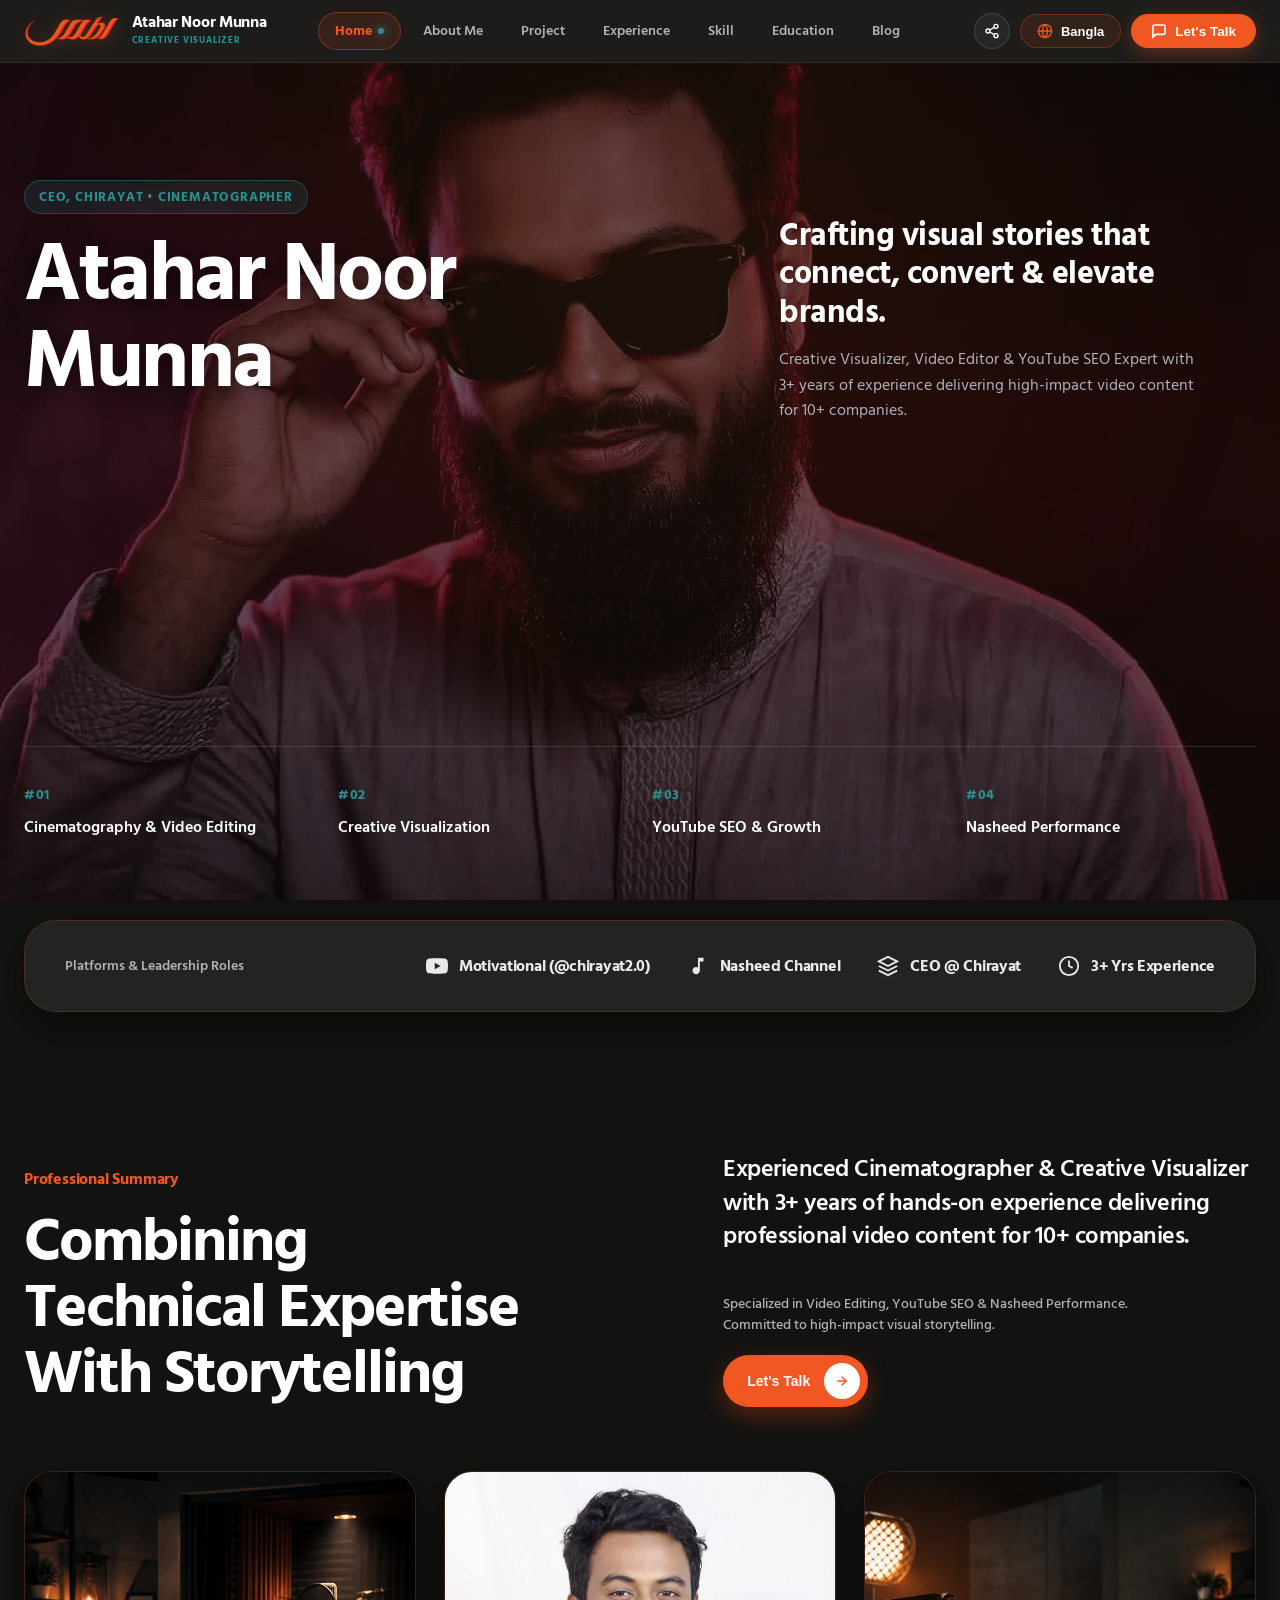
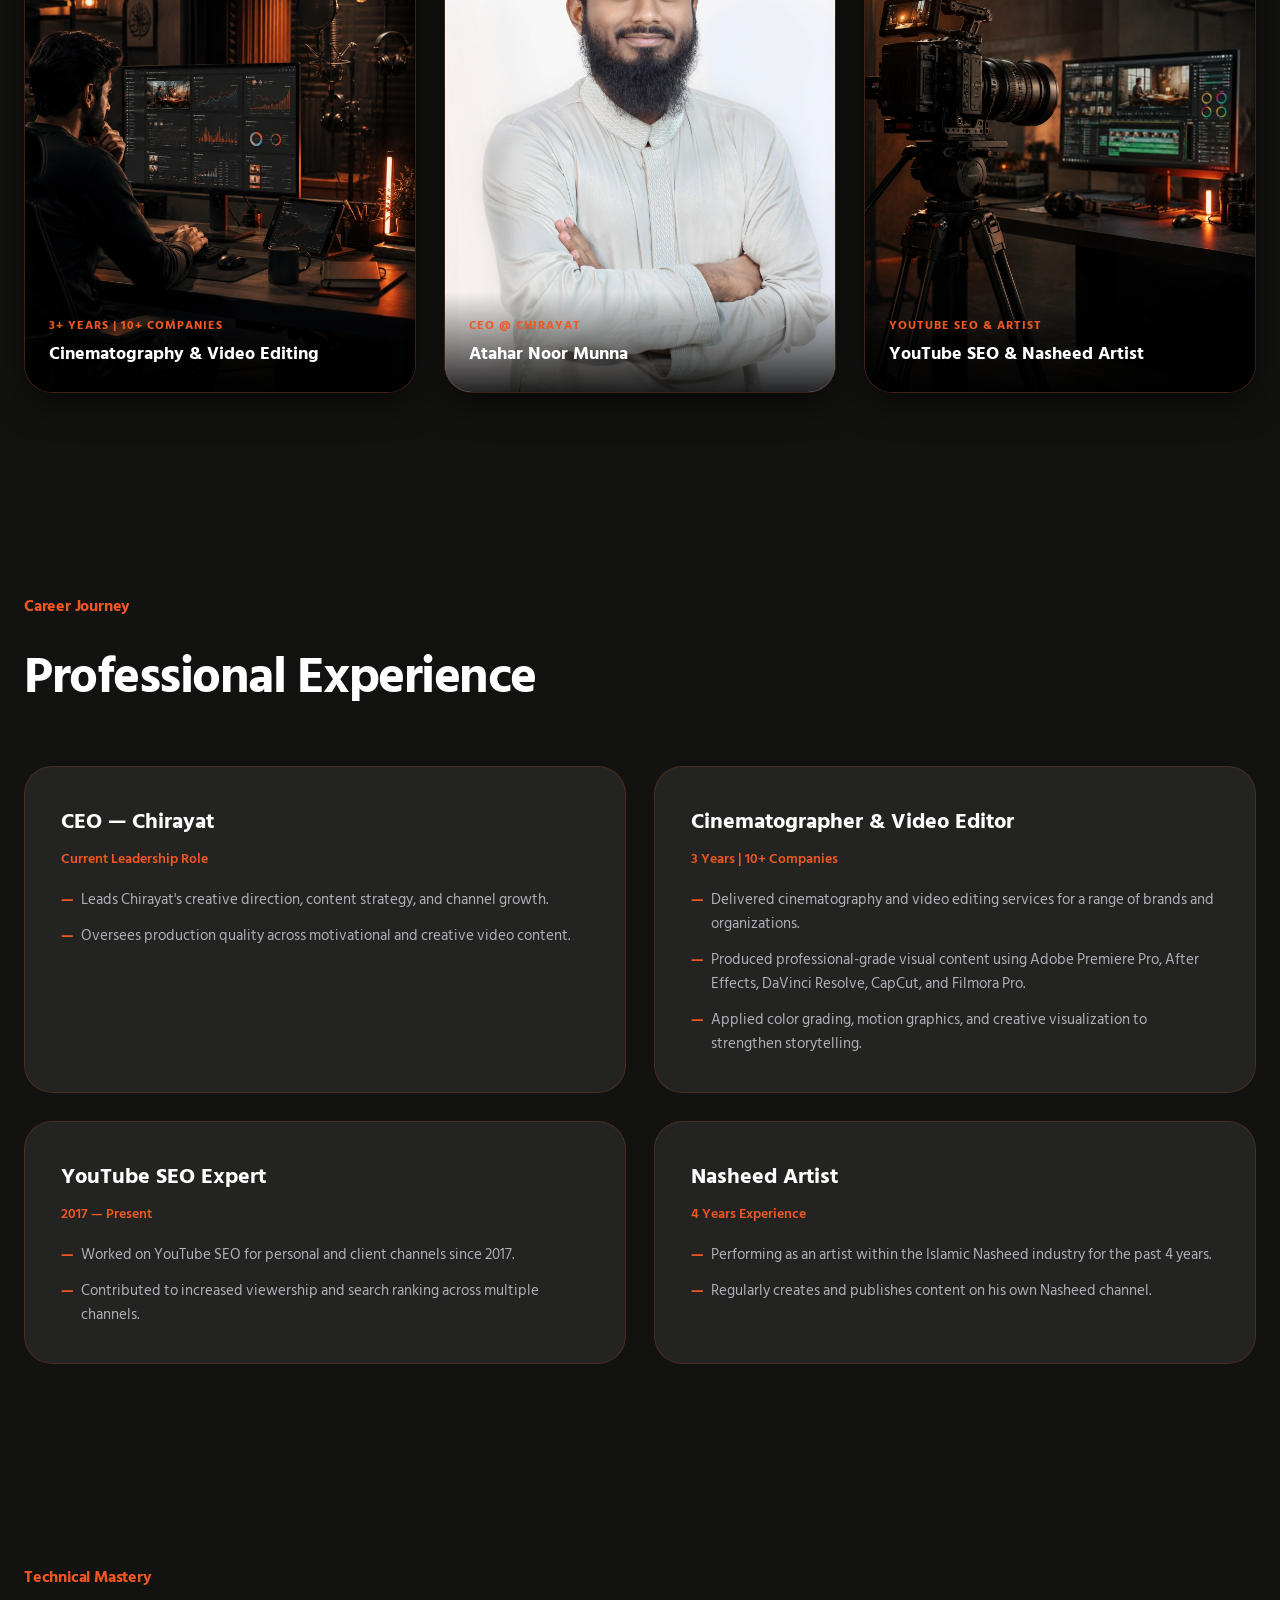
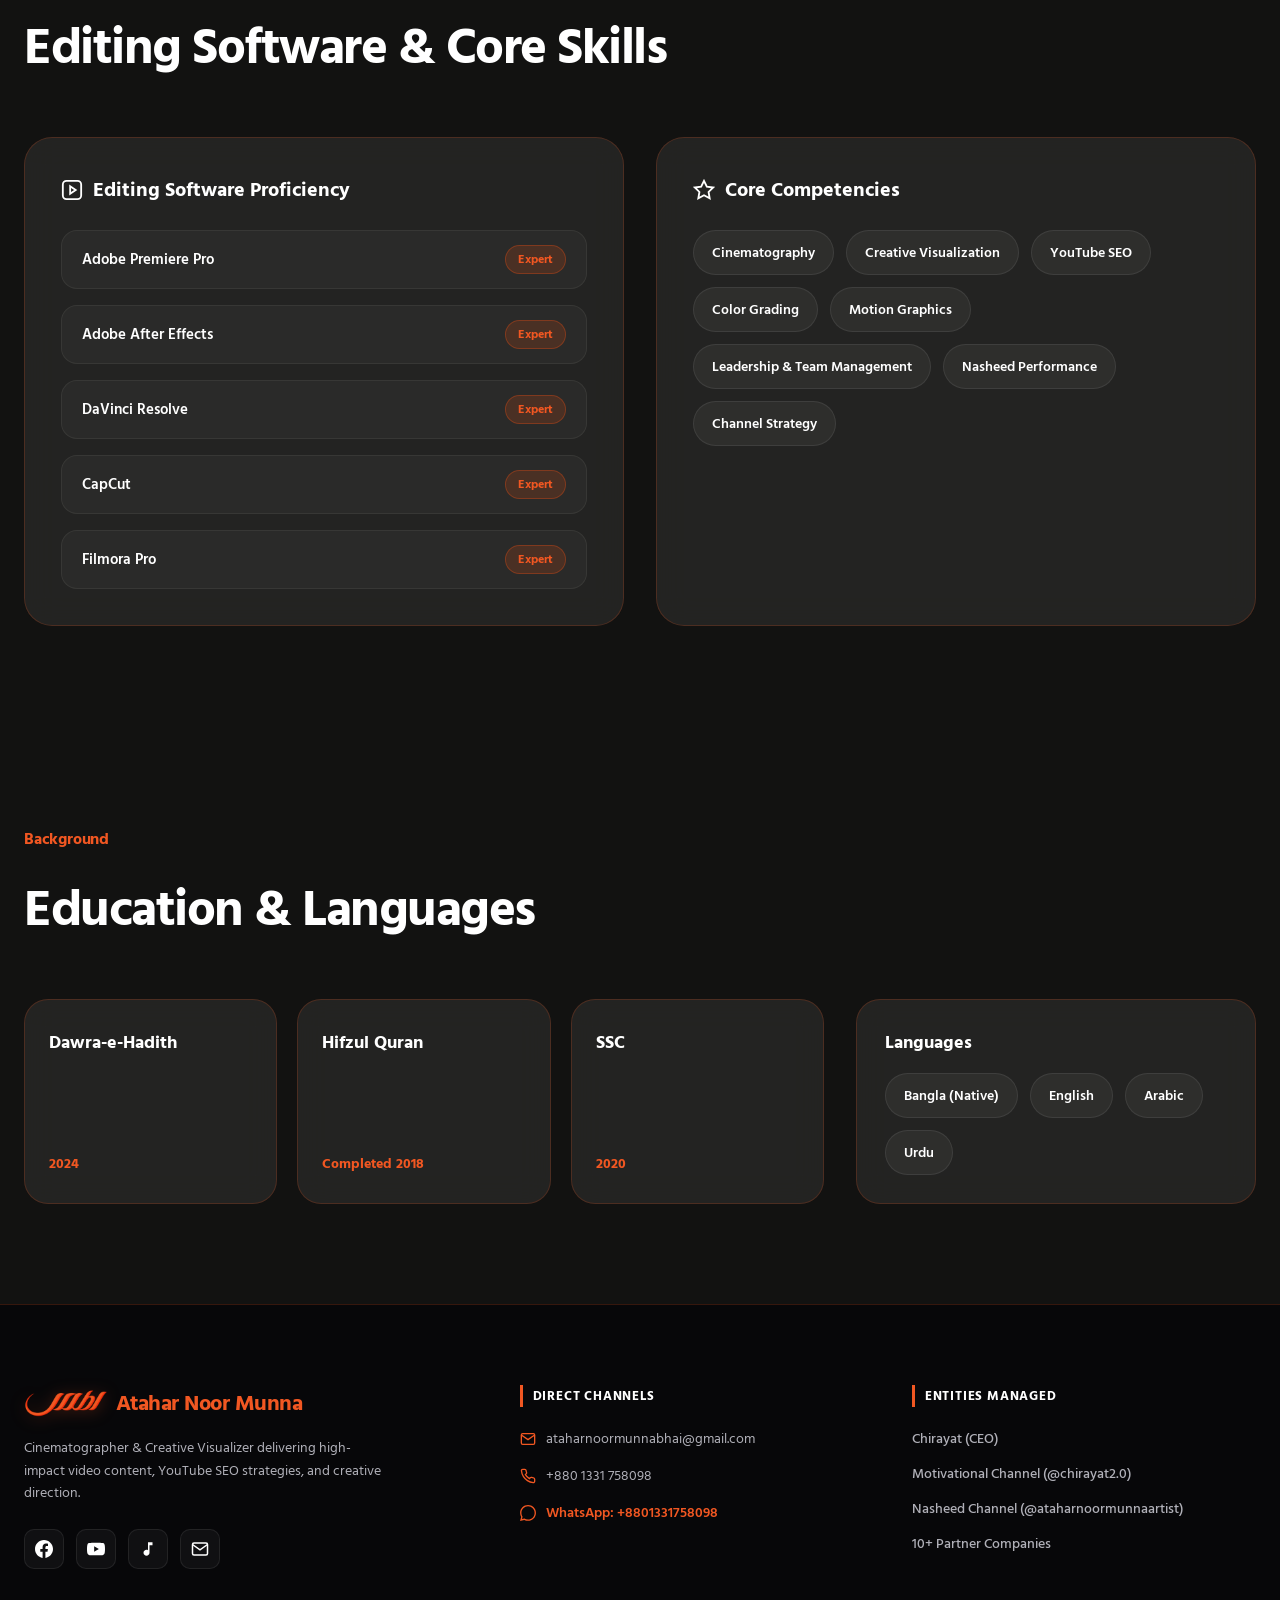
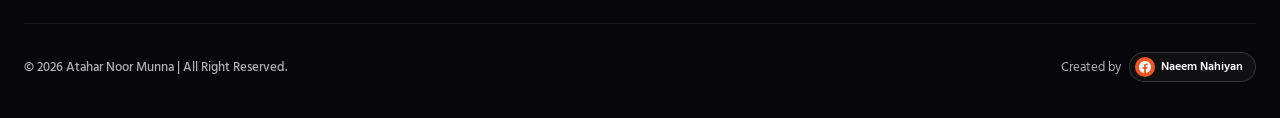
==== index.html @ 5bd71860 "Initial commit - Atahar Noor Munna Portfolio" ====
<!DOCTYPE html>
<html lang="en" data-theme="dark">
<head>
  <meta charset="UTF-8">
  <meta name="viewport" content="width=device-width, initial-scale=1.0">
  <title>Atahar Noor Munna — CEO, Cinematographer & Creative Visualizer</title>

  <!-- Open Graph / Facebook Social Sharing Meta Tags -->
  <meta property="og:type" content="website">
  <meta property="og:title" content="Atahar Noor Munna — CEO, Cinematographer & Creative Visualizer">
  <meta property="og:description" content="Official Portfolio of Atahar Noor Munna — Experienced Cinematographer, Creative Visualizer, Video Editor & CEO at Chirayat.">
  <meta property="og:image" content="atahar_noor.jpg">

  <!-- Twitter Social Sharing Meta Tags -->
  <meta name="twitter:card" content="summary_large_image">
  <meta name="twitter:title" content="Atahar Noor Munna — CEO, Cinematographer & Creative Visualizer">
  <meta name="twitter:description" content="Official Portfolio of Atahar Noor Munna — Experienced Cinematographer, Creative Visualizer, Video Editor & CEO at Chirayat.">
  <meta name="twitter:image" content="atahar_noor.jpg">

  <link rel="icon" type="image/svg+xml" href="favicon.svg">
  <link rel="stylesheet" href="style.css">
</head>
<body>

  <!-- Fixed Canvas for Scroll Frame Animation -->
  <canvas id="frame-canvas"></canvas>

  <!-- Main Content Wrapper Overlay -->
  <div class="content-wrapper">

    <!-- Header Navbar -->
    <header class="navbar">
      <div class="navbar-inner">
        <!-- Left: Logo & Subtitle -->
        <a href="#home" class="nav-brand">
          <img src="logo.png" alt="Atahar Noor Munna Logo" class="brand-logo-img">
          <div class="brand-text">
            <span class="brand-name">Atahar Noor Munna</span>
            <span class="brand-sub" data-i18n="brand_sub">CREATIVE VISUALIZER</span>
          </div>
        </a>

        <!-- Center: Nav Links -->
        <nav class="nav-menu">
          <ul class="nav-links">
            <li><a href="#home" class="nav-link active"><span data-i18n="nav_home">Home</span> <span class="active-dot"></span></a></li>
            <li><a href="#about" class="nav-link" data-i18n="nav_about">About Me</a></li>
            <li><a href="projects.html" class="nav-link" data-i18n="nav_projects">Project</a></li>
            <li><a href="#experience" class="nav-link" data-i18n="nav_experience">Experience</a></li>
            <li><a href="#skills" class="nav-link" data-i18n="nav_skills">Skill</a></li>
            <li><a href="#education" class="nav-link" data-i18n="nav_education">Education</a></li>
            <li><a href="blog.html" class="nav-link" data-i18n="nav_blog">Blog</a></li>
            <li>
              <a href="javascript:void(0)" onclick="navigator.clipboard.writeText(window.location.href); alert('Portfolio link copied to clipboard!');" class="nav-link mobile-share-link">
                <span style="display:inline-flex; align-items:center; gap:8px; color:var(--accent-teal);">
                  <svg width="15" height="15" viewBox="0 0 24 24" fill="none" stroke="currentColor" stroke-width="2">
                    <circle cx="18" cy="5" r="3"></circle>
                    <circle cx="6" cy="12" r="3"></circle>
                    <circle cx="18" cy="19" r="3"></circle>
                    <line x1="8.59" y1="13.51" x2="15.42" y2="17.49"></line>
                    <line x1="15.41" y1="6.51" x2="8.59" y2="10.49"></line>
                  </svg>
                  Share Portfolio Link
                </span>
              </a>
            </li>
          </ul>
        </nav>

        <!-- Right: Utility Actions & CTA Button -->
        <div class="nav-actions">
          <!-- Share button -->
          <button class="nav-icon-btn" id="share-btn" aria-label="Share" onclick="navigator.clipboard.writeText(window.location.href); alert('Portfolio link copied to clipboard!');">
            <svg width="16" height="16" viewBox="0 0 24 24" fill="none" stroke="currentColor" stroke-width="2">
              <circle cx="18" cy="5" r="3"></circle>
              <circle cx="6" cy="12" r="3"></circle>
              <circle cx="18" cy="19" r="3"></circle>
              <line x1="8.59" y1="13.51" x2="15.42" y2="17.49"></line>
              <line x1="15.41" y1="6.51" x2="8.59" y2="10.49"></line>
            </svg>
          </button>

          <!-- Language Toggle Button with Icon & Spacing -->
          <button class="nav-lang-btn" id="lang-toggle-btn" aria-label="Switch Language">
            <span class="lang-icon-wrap">
              <svg width="16" height="16" viewBox="0 0 24 24" fill="none" stroke="currentColor" stroke-width="2" stroke-linecap="round" stroke-linejoin="round">
                <circle cx="12" cy="12" r="10"></circle>
                <line x1="2" y1="12" x2="22" y2="12"></line>
                <path d="M12 2a15.3 15.3 0 0 1 4 10 15.3 15.3 0 0 1-4 10 15.3 15.3 0 0 1-4-10 15.3 15.3 0 0 1 4-10z"></path>
              </svg>
            </span>
            <span id="lang-btn-text">Bangla</span>
          </button>

          <!-- Let's Talk CTA button -->
          <button class="btn-pill-orange-cta" onclick="openConsultationModal()">
            <svg width="16" height="16" viewBox="0 0 24 24" fill="none" stroke="currentColor" stroke-width="2.5">
              <path d="M21 15a2 2 0 0 1-2 2H7l-4 4V5a2 2 0 0 1 2-2h14a2 2 0 0 1 2 2z"></path>
            </svg>
            <span data-i18n="lets_talk">Let's Talk</span>
          </button>

          <!-- Mobile Hamburger Menu Button -->
          <button class="mobile-menu-btn" id="mobile-menu-toggle" aria-label="Toggle Navigation Menu">
            <svg width="20" height="20" viewBox="0 0 24 24" fill="none" stroke="currentColor" stroke-width="2.2" stroke-linecap="round" stroke-linejoin="round">
              <line x1="3" y1="6" x2="21" y2="6"></line>
              <line x1="3" y1="12" x2="21" y2="12"></line>
              <line x1="3" y1="18" x2="21" y2="18"></line>
            </svg>
          </button>
        </div>
      </div>
    </header>

    <!-- Main Hero Section -->
    <section class="hero-section" id="home">
      <div class="hero-top">
        <div class="hero-left">
          <span class="hero-tag" data-i18n="hero_tag">CEO, CHIRAYAT • CINEMATOGRAPHER</span>
          <h1 class="hero-title" data-i18n="hero_title">Atahar Noor<br>Munna</h1>
        </div>
        <div class="hero-right">
          <h2 class="hero-statement" data-i18n="hero_statement">Crafting visual stories that connect, convert & elevate brands.</h2>
          <p class="hero-description" data-i18n="hero_desc">Creative Visualizer, Video Editor & YouTube SEO Expert with 3+ years of experience delivering high-impact video content for 10+ companies.</p>
        </div>
      </div>

      <!-- Hero Features Row -->
      <div class="hero-features">
        <div class="feature-item">
          <span class="feature-number">#01</span>
          <span class="feature-name" data-i18n="feature_1">Cinematography & Video Editing</span>
        </div>
        <div class="feature-item">
          <span class="feature-number">#02</span>
          <span class="feature-name" data-i18n="feature_2">Creative Visualization</span>
        </div>
        <div class="feature-item">
          <span class="feature-number">#03</span>
          <span class="feature-name" data-i18n="feature_3">YouTube SEO & Growth</span>
        </div>
        <div class="feature-item">
          <span class="feature-number">#04</span>
          <span class="feature-name" data-i18n="feature_4">Nasheed Performance</span>
        </div>
      </div>
    </section>

    <!-- Platforms & Channels Bar Section -->
    <section class="brands-section">
      <div class="brands-bar">
        <p class="brands-title" data-i18n="brands_title">Platforms & Leadership Roles</p>
        <div class="brands-logos">
          <a href="https://youtube.com/@chirayat2.0" target="_blank" class="brand-item">
            <span class="brand-icon">
              <svg width="22" height="22" viewBox="0 0 24 24" fill="currentColor">
                <path d="M23.498 6.186a3.016 3.016 0 0 0-2.122-2.136C19.505 3.545 12 3.545 12 3.545s-7.505 0-9.377.505A3.017 3.017 0 0 0 .502 6.186C0 8.07 0 12 0 12s0 3.93.502 5.814a3.016 3.016 0 0 0 2.122 2.136c1.871.505 9.376.505 9.376.505s7.505 0 9.377-.505a3.015 3.015 0 0 0 2.122-2.136C24 15.93 24 12 24 12s0-3.93-.502-5.814zM9.545 15.568V8.432L15.818 12l-6.273 3.568z"/>
              </svg>
            </span>
            Motivational (@chirayat2.0)
          </a>
          <a href="https://youtube.com/@ataharnoormunnaartist" target="_blank" class="brand-item">
            <span class="brand-icon">
              <svg width="22" height="22" viewBox="0 0 24 24" fill="currentColor">
                <path d="M12 3v10.55c-.59-.34-1.27-.55-2-.55-2.21 0-4 1.79-4 4s1.79 4 4 4 4-1.79 4-4V7h4V3h-6z"/>
              </svg>
            </span>
            Nasheed Channel
          </a>
          <div class="brand-item">
            <span class="brand-icon">
              <svg width="22" height="22" viewBox="0 0 24 24" fill="none" stroke="currentColor" stroke-width="2">
                <path d="M12 2L2 7l10 5 10-5-10-5zM2 17l10 5 10-5M2 12l10 5 10-5"/>
              </svg>
            </span>
            CEO @ Chirayat
          </div>
          <div class="brand-item">
            <span class="brand-icon">
              <svg width="22" height="22" viewBox="0 0 24 24" fill="none" stroke="currentColor" stroke-width="2">
                <circle cx="12" cy="12" r="10"/>
                <polyline points="12 6 12 12 16 14"/>
              </svg>
            </span>
            3+ Yrs Experience
          </div>
        </div>
      </div>
    </section>

    <!-- Section 2: About & Professional Summary -->
    <section class="behind-designs-section" id="about">
      <div class="behind-header">
        <div class="behind-left">
          <span class="section-accent-tag" data-i18n="about_tag">Professional Summary</span>
          <h2 class="behind-title" data-i18n="about_title">Combining<br>Technical Expertise<br>With Storytelling</h2>
        </div>
        <div class="behind-right">
          <p class="behind-lead" data-i18n="about_lead">Experienced Cinematographer & Creative Visualizer with 3+ years of hands-on experience delivering professional video content for 10+ companies.</p>
          <div class="behind-actions">
            <div class="behind-subtext" data-i18n="about_subtext">
              Specialized in Video Editing, YouTube SEO & Nasheed Performance.<br>Committed to high-impact visual storytelling.
            </div>
            <button onclick="openConsultationModal()" class="btn-pill-orange">
              <span data-i18n="lets_talk">Let's Talk</span>
              <span class="icon-arrow-white">
                <svg width="14" height="14" viewBox="0 0 24 24" fill="none" stroke="currentColor" stroke-width="2.5" stroke-linecap="round" stroke-linejoin="round">
                  <line x1="5" y1="12" x2="19" y2="12"></line>
                  <polyline points="12 5 19 12 12 19"></polyline>
                </svg>
              </span>
            </button>
          </div>
        </div>
      </div>

      <!-- 3 Showcase Cards Grid -->
      <div class="cards-grid">
        <a href="project-detail.html?slug=motivational-video-series-production-for-chirayat" class="card-item">
          <img src="card1.jpg" alt="Cinematography & Studio Editing Workstation" class="card-image">
          <div class="card-overlay">
            <span class="card-tag" data-i18n="card_1_tag">3+ Years | 10+ Companies</span>
            <h3 class="card-title" data-i18n="card_1_title">Cinematography & Video Editing</h3>
          </div>
        </a>
        <a href="project-detail.html?slug=client-channel-growth-0-to-100k-subscribers-case-study" class="card-item">
          <img src="atahar_noor.jpg" alt="Atahar Noor Munna - CEO Chirayat" class="card-image">
          <div class="card-overlay">
            <span class="card-tag" data-i18n="card_2_tag">CEO @ Chirayat</span>
            <h3 class="card-title" data-i18n="card_2_title">Atahar Noor Munna</h3>
          </div>
        </a>
        <a href="project-detail.html?slug=islamic-music-video-nasheed-visual-direction" class="card-item">
          <img src="card3.jpg" alt="Camera Setup & Editing Timeline Monitor" class="card-image">
          <div class="card-overlay">
            <span class="card-tag" data-i18n="card_3_tag">YouTube SEO & Artist</span>
            <h3 class="card-title" data-i18n="card_3_title">YouTube SEO & Nasheed Artist</h3>
          </div>
        </a>
      </div>
    </section>

    <!-- Professional Experience Section -->
    <section class="experience-section" id="experience">
      <span class="section-accent-tag" data-i18n="exp_tag">Career Journey</span>
      <h2 class="section-title" data-i18n="exp_title">Professional Experience</h2>

      <div class="timeline-grid">
        <div class="timeline-card">
          <h3 class="timeline-role" data-i18n="role_1_title">CEO — Chirayat</h3>
          <span class="timeline-meta" data-i18n="role_1_meta">Current Leadership Role</span>
          <ul class="timeline-list">
            <li data-i18n="role_1_p1">Leads Chirayat's creative direction, content strategy, and channel growth.</li>
            <li data-i18n="role_1_p2">Oversees production quality across motivational and creative video content.</li>
          </ul>
        </div>

        <div class="timeline-card">
          <h3 class="timeline-role" data-i18n="role_2_title">Cinematographer & Video Editor</h3>
          <span class="timeline-meta" data-i18n="role_2_meta">3 Years | 10+ Companies</span>
          <ul class="timeline-list">
            <li data-i18n="role_2_p1">Delivered cinematography and video editing services for a range of brands and organizations.</li>
            <li data-i18n="role_2_p2">Produced professional-grade visual content using Adobe Premiere Pro, After Effects, DaVinci Resolve, CapCut, and Filmora Pro.</li>
            <li data-i18n="role_2_p3">Applied color grading, motion graphics, and creative visualization to strengthen storytelling.</li>
          </ul>
        </div>

        <div class="timeline-card">
          <h3 class="timeline-role" data-i18n="role_3_title">YouTube SEO Expert</h3>
          <span class="timeline-meta" data-i18n="role_3_meta">2017 — Present</span>
          <ul class="timeline-list">
            <li data-i18n="role_3_p1">Worked on YouTube SEO for personal and client channels since 2017.</li>
            <li data-i18n="role_3_p2">Contributed to increased viewership and search ranking across multiple channels.</li>
          </ul>
        </div>

        <div class="timeline-card">
          <h3 class="timeline-role" data-i18n="role_4_title">Nasheed Artist</h3>
          <span class="timeline-meta" data-i18n="role_4_meta">4 Years Experience</span>
          <ul class="timeline-list">
            <li data-i18n="role_4_p1">Performing as an artist within the Islamic Nasheed industry for the past 4 years.</li>
            <li data-i18n="role_4_p2">Regularly creates and publishes content on his own Nasheed channel.</li>
          </ul>
        </div>
      </div>
    </section>

    <!-- Skills & Software Section -->
    <section class="skills-section" id="skills">
      <span class="section-accent-tag" data-i18n="skills_tag">Technical Mastery</span>
      <h2 class="section-title" data-i18n="skills_title">Editing Software & Core Skills</h2>

      <div class="skills-wrapper">
        <div class="skills-box">
          <h3 class="box-heading">
            <svg width="22" height="22" viewBox="0 0 24 24" fill="none" stroke="currentColor" stroke-width="2">
              <rect x="2" y="2" width="20" height="20" rx="4"/>
              <path d="M10 8l6 4-6 4V8z"/>
            </svg>
            <span data-i18n="sw_heading">Editing Software Proficiency</span>
          </h3>
          <div class="software-list">
            <div class="software-item">
              <span class="software-name">Adobe Premiere Pro</span>
              <span class="software-badge">Expert</span>
            </div>
            <div class="software-item">
              <span class="software-name">Adobe After Effects</span>
              <span class="software-badge">Expert</span>
            </div>
            <div class="software-item">
              <span class="software-name">DaVinci Resolve</span>
              <span class="software-badge">Expert</span>
            </div>
            <div class="software-item">
              <span class="software-name">CapCut</span>
              <span class="software-badge">Expert</span>
            </div>
            <div class="software-item">
              <span class="software-name">Filmora Pro</span>
              <span class="software-badge">Expert</span>
            </div>
          </div>
        </div>

        <div class="skills-box">
          <h3 class="box-heading">
            <svg width="22" height="22" viewBox="0 0 24 24" fill="none" stroke="currentColor" stroke-width="2">
              <polygon points="12 2 15.09 8.26 22 9.27 17 14.14 18.18 21.02 12 17.77 5.82 21.02 7 14.14 2 9.27 8.91 8.26 12 2"/>
            </svg>
            <span data-i18n="core_heading">Core Competencies</span>
          </h3>
          <div class="tags-cloud">
            <span class="skill-tag">Cinematography</span>
            <span class="skill-tag">Creative Visualization</span>
            <span class="skill-tag">YouTube SEO</span>
            <span class="skill-tag">Color Grading</span>
            <span class="skill-tag">Motion Graphics</span>
            <span class="skill-tag">Leadership & Team Management</span>
            <span class="skill-tag">Nasheed Performance</span>
            <span class="skill-tag">Channel Strategy</span>
          </div>
        </div>
      </div>
    </section>

    <!-- Education & Languages Section -->
    <section class="edu-section" id="education">
      <span class="section-accent-tag" data-i18n="edu_tag">Background</span>
      <h2 class="section-title" data-i18n="edu_title">Education & Languages</h2>

      <div class="edu-grid">
        <div class="edu-cards">
          <div class="edu-card">
            <h3 class="edu-title" data-i18n="edu_1_title">Dawra-e-Hadith</h3>
            <span class="edu-year">2024</span>
          </div>
          <div class="edu-card">
            <h3 class="edu-title" data-i18n="edu_2_title">Hifzul Quran</h3>
            <span class="edu-year" data-i18n="edu_2_year">Completed 2018</span>
          </div>
          <div class="edu-card">
            <h3 class="edu-title" data-i18n="edu_3_title">SSC</h3>
            <span class="edu-year">2020</span>
          </div>
        </div>

        <div class="lang-box">
          <h3 class="box-heading" style="font-size:18px; margin-bottom:16px;" data-i18n="lang_heading">Languages</h3>
          <div class="tags-cloud">
            <span class="skill-tag" data-i18n="lang_bn">Bangla (Native)</span>
            <span class="skill-tag" data-i18n="lang_en">English</span>
            <span class="skill-tag" data-i18n="lang_ar">Arabic</span>
            <span class="skill-tag" data-i18n="lang_ur">Urdu</span>
          </div>
        </div>
      </div>
    </section>

    <!-- Footer Section (Full Width Background with Camera Logo before Name) -->
    <footer class="contact-section" id="contact">
      <div class="footer-inner-wrapper">
        <div class="footer-grid">
          
          <!-- Column 1: Brand & Short Bio -->
          <div class="footer-col brand-col">
            <a href="#home" class="footer-logo">
              <img src="logo.png" alt="Atahar Noor Munna Logo" class="footer-logo-img">
              <span>Atahar Noor <span>Munna</span></span>
            </a>
            <p class="footer-bio" data-i18n="footer_bio">
              Cinematographer & Creative Visualizer delivering high-impact video content, YouTube SEO strategies, and creative direction.
            </p>
            <div class="social-links-row">
              <a href="https://www.facebook.com/naeemdaprince" target="_blank" rel="noopener noreferrer" class="social-btn" aria-label="Facebook">
                <svg width="18" height="18" viewBox="0 0 24 24" fill="currentColor">
                  <path d="M24 12.073c0-6.627-5.373-12-12-12s-12 5.373-12 12c0 5.99 4.388 10.954 10.125 11.854v-8.385H7.078v-3.47h3.047V9.43c0-3.007 1.792-4.669 4.533-4.669 1.312 0 2.686.235 2.686.235v2.953H15.83c-1.491 0-1.956.925-1.956 1.874v2.25h3.328l-.532 3.47h-2.796v8.385C19.612 23.027 24 18.062 24 12.073z"/>
                </svg>
              </a>
              <a href="https://youtube.com/@chirayat2.0" target="_blank" rel="noopener noreferrer" class="social-btn" aria-label="YouTube Motivational">
                <svg width="18" height="18" viewBox="0 0 24 24" fill="currentColor">
                  <path d="M23.498 6.186a3.016 3.016 0 0 0-2.122-2.136C19.505 3.545 12 3.545 12 3.545s-7.505 0-9.377.505A3.017 3.017 0 0 0 .502 6.186C0 8.07 0 12 0 12s0 3.93.502 5.814a3.016 3.016 0 0 0 2.122 2.136c1.871.505 9.376.505 9.376.505s7.505 0 9.377-.505a3.015 3.015 0 0 0 2.122-2.136C24 15.93 24 12 24 12s0-3.93-.502-5.814zM9.545 15.568V8.432L15.818 12l-6.273 3.568z"/>
                </svg>
              </a>
              <a href="https://youtube.com/@ataharnoormunnaartist" target="_blank" rel="noopener noreferrer" class="social-btn" aria-label="YouTube Nasheed">
                <svg width="18" height="18" viewBox="0 0 24 24" fill="currentColor">
                  <path d="M12 3v10.55c-.59-.34-1.27-.55-2-.55-2.21 0-4 1.79-4 4s1.79 4 4 4 4-1.79 4-4V7h4V3h-6z"/>
                </svg>
              </a>
              <a href="mailto:ataharnoormunnabhai@gmail.com" class="social-btn" aria-label="Email">
                <svg width="18" height="18" viewBox="0 0 24 24" fill="none" stroke="currentColor" stroke-width="2">
                  <path d="M4 4h16c1.1 0 2 .9 2 2v12c0 1.1-.9 2-2 2H4c-1.1 0-2-.9-2-2V6c0-1.1.9-2 2-2z"/>
                  <polyline points="22,6 12,13 2,6"/>
                </svg>
              </a>
            </div>
          </div>

          <!-- Column 2: DIRECT CHANNELS -->
          <div class="footer-col">
            <h4 class="footer-col-title" data-i18n="channels_title">DIRECT CHANNELS</h4>
            <div class="contact-links-list">
              <a href="mailto:ataharnoormunnabhai@gmail.com" class="footer-contact-link">
                <svg width="16" height="16" viewBox="0 0 24 24" fill="none" stroke="currentColor" stroke-width="2" class="link-icon">
                  <path d="M4 4h16c1.1 0 2 .9 2 2v12c0 1.1-.9 2-2 2H4c-1.1 0-2-.9-2-2V6c0-1.1.9-2 2-2z"/>
                  <polyline points="22,6 12,13 2,6"/>
                </svg>
                ataharnoormunnabhai@gmail.com
              </a>
              <a href="tel:01331758098" class="footer-contact-link">
                <svg width="16" height="16" viewBox="0 0 24 24" fill="none" stroke="currentColor" stroke-width="2" class="link-icon">
                  <path d="M22 16.92v3a2 2 0 0 1-2.18 2 19.79 19.79 0 0 1-8.63-3.07 19.5 19.5 0 0 1-6-6 19.79 19.79 0 0 1-3.07-8.67A2 2 0 0 1 4.11 2h3a2 2 0 0 1 2 1.72 12.84 12.84 0 0 0 .7 2.81 2 2 0 0 1-.45 2.11L8.09 9.91a16 16 0 0 0 6 6l1.27-1.27a2 2 0 0 1 2.11-.45 12.84 12.84 0 0 0 2.81.7A2 2 0 0 1 22 16.92z"/>
                </svg>
                +880 1331 758098
              </a>
              <a href="https://wa.me/8801331758098" target="_blank" rel="noopener noreferrer" class="footer-contact-link highlight">
                <svg width="16" height="16" viewBox="0 0 24 24" fill="currentColor" class="link-icon">
                  <path d="M.057 24l1.687-6.163c-1.041-1.804-1.588-3.849-1.587-5.946.003-6.556 5.338-11.891 11.893-11.891 3.181.001 6.167 1.24 8.413 3.488 2.245 2.248 3.481 5.236 3.48 8.414-.003 6.557-5.338 11.892-11.893 11.892-1.99-.001-3.951-.5-5.688-1.448l-6.305 1.654zm6.597-3.807c1.676.995 3.276 1.591 5.392 1.592 5.448 0 9.886-4.434 9.889-9.885.002-5.462-4.415-9.89-9.881-9.892-5.452 0-9.887 4.434-9.889 9.884-.001 2.225.651 3.891 1.746 5.634l-.999 3.648 3.742-.981z"/>
                </svg>
                WhatsApp: +8801331758098
              </a>
            </div>
          </div>

          <!-- Column 3: ENTITIES MANAGED -->
          <div class="footer-col">
            <h4 class="footer-col-title" data-i18n="entities_title">ENTITIES MANAGED</h4>
            <ul class="footer-entities-list">
              <li>Chirayat (CEO)</li>
              <li>Motivational Channel (@chirayat2.0)</li>
              <li>Nasheed Channel (@ataharnoormunnaartist)</li>
              <li>10+ Partner Companies</li>
            </ul>
          </div>

        </div>

        <!-- Bottom Bar -->
        <div class="footer-bottom">
          <p class="copyright-text">&copy; 2026 Atahar Noor Munna | All Right Reserved.</p>
          <div class="created-by-container">
            <span class="created-label" data-i18n="created_by">Created by</span>
            <a href="https://www.facebook.com/naeemdaprince" target="_blank" rel="noopener noreferrer" class="created-badge">
              <span class="created-fb-icon">
                <svg width="12" height="12" viewBox="0 0 24 24" fill="currentColor">
                  <path d="M24 12.073c0-6.627-5.373-12-12-12s-12 5.373-12 12c0 5.99 4.388 10.954 10.125 11.854v-8.385H7.078v-3.47h3.047V9.43c0-3.007 1.792-4.669 4.533-4.669 1.312 0 2.686.235 2.686.235v2.953H15.83c-1.491 0-1.956.925-1.956 1.874v2.25h3.328l-.532 3.47h-2.796v8.385C19.612 23.027 24 18.062 24 12.073z"/>
                </svg>
              </span>
              Naeem Nahiyan
            </a>
          </div>
        </div>
      </div>
    </footer>

  </div>

  <!-- Consultation Pop-up Form Modal (Glowing Border, Clean Title) -->
  <div class="modal-overlay" id="consultation-modal">
    <div class="modal-card">
      <button class="modal-close-btn" onclick="closeConsultationModal()" aria-label="Close">
        <svg width="18" height="18" viewBox="0 0 24 24" fill="none" stroke="currentColor" stroke-width="2.5">
          <line x1="18" y1="6" x2="6" y2="18"></line>
          <line x1="6" y1="6" x2="18" y2="18"></line>
        </svg>
      </button>

      <h3 class="modal-title">Book Consultation Session</h3>
      <p class="modal-subtitle">Submit details directly to our secured pipeline, or launch instantly via WhatsApp.</p>

      <form id="consultation-form" onsubmit="handleFormSubmit(event)">
        <div class="modal-form-group">
          <label class="modal-label">FULL NAME *</label>
          <div class="input-wrapper">
            <span class="input-icon">
              <svg width="18" height="18" viewBox="0 0 24 24" fill="none" stroke="currentColor" stroke-width="2">
                <path d="M20 21v-2a4 4 0 0 0-4-4H8a4 4 0 0 0-4 4v2"></path>
                <circle cx="12" cy="7" r="4"></circle>
              </svg>
            </span>
            <input type="text" id="modal-name" class="modal-input" placeholder="your full name" required>
          </div>
        </div>

        <div class="modal-form-group">
          <label class="modal-label">WHATSAPP / MOBILE NUMBER *</label>
          <div class="input-wrapper">
            <span class="input-icon">
              <svg width="18" height="18" viewBox="0 0 24 24" fill="none" stroke="currentColor" stroke-width="2">
                <path d="M22 16.92v3a2 2 0 0 1-2.18 2 19.79 19.79 0 0 1-8.63-3.07 19.5 19.5 0 0 1-6-6 19.79 19.79 0 0 1-3.07-8.67A2 2 0 0 1 4.11 2h3a2 2 0 0 1 2 1.72 12.84 12.84 0 0 0 .7 2.81 2 2 0 0 1-.45 2.11L8.09 9.91a16 16 0 0 0 6 6l1.27-1.27a2 2 0 0 1 2.11-.45 12.84 12.84 0 0 0 2.81.7A2 2 0 0 1 22 16.92z"></path>
              </svg>
            </span>
            <input type="tel" id="modal-phone" class="modal-input" placeholder="+88017XXXXXXXX" required>
          </div>
        </div>

        <div class="modal-form-group">
          <label class="modal-label">WHAT YOU WANT / CONSULTATION REQUIREMENTS *</label>
          <div class="input-wrapper">
            <span class="input-icon" style="top:16px;">
              <svg width="18" height="18" viewBox="0 0 24 24" fill="none" stroke="currentColor" stroke-width="2">
                <path d="M21 15a2 2 0 0 1-2 2H7l-4 4V5a2 2 0 0 1 2-2h14a2 2 0 0 1 2 2z"></path>
              </svg>
            </span>
            <textarea id="modal-requirements" class="modal-textarea" placeholder="Tell us about your video editing, cinematography or YouTube SEO requirements..." required></textarea>
          </div>
        </div>

        <div class="modal-actions">
          <button type="submit" class="btn-confirm-submit">
            <svg width="18" height="18" viewBox="0 0 24 24" fill="none" stroke="currentColor" stroke-width="2.5">
              <path d="M22 11.08V12a10 10 0 1 1-5.93-9.14"></path>
              <polyline points="22 4 12 14.01 9 11.01"></polyline>
            </svg>
            CONFIRM & SUBMIT
          </button>

          <button type="button" class="btn-send-whatsapp" onclick="sendToWhatsApp()">
            <svg width="18" height="18" viewBox="0 0 24 24" fill="currentColor">
              <path d="M.057 24l1.687-6.163c-1.041-1.804-1.588-3.849-1.587-5.946.003-6.556 5.338-11.891 11.893-11.891 3.181.001 6.167 1.24 8.413 3.488 2.245 2.248 3.481 5.236 3.48 8.414-.003 6.557-5.338 11.892-11.893 11.892-1.99-.001-3.951-.5-5.688-1.448l-6.305 1.654zm6.597-3.807c1.676.995 3.276 1.591 5.392 1.592 5.448 0 9.886-4.434 9.889-9.885.002-5.462-4.415-9.89-9.881-9.892-5.452 0-9.887 4.434-9.889 9.884-.001 2.225.651 3.891 1.746 5.634l-.999 3.648 3.742-.981z"/>
            </svg>
            LAUNCH WHATSAPP
          </button>
        </div>
      </form>
    </div>
  </div>

  <script src="script.js"></script>
</body>
</html>
---- style.css ----
@import url('https://fonts.googleapis.com/css2?family=Hind+Siliguri:wght@400;500;600;700&family=Plus+Jakarta+Sans:wght@400;500;600;700;800&display=swap');

:root {
  --site-primary: #3b3b39;
  --bg-dark: #121211;
  --accent-orange: #f15722;
  --accent-orange-hover: #d84714;
  --accent-teal: #2c8f8f;
  --accent-teal-hover: #227575;
  --text-white: #ffffff;
  --text-muted: #b0b0b8;
  --text-dim: #787880;
  --glass-bg: rgba(59, 59, 57, 0.45);
  --glass-border: rgba(241, 87, 34, 0.2);
  --card-bg: #222220;
}

* {
  box-sizing: border-box;
  margin: 0;
  padding: 0;
}

html, body {
  width: 100%;
  background-color: var(--bg-dark);
  color: var(--text-white);
  font-family: 'Hind Siliguri', 'Plus Jakarta Sans', -apple-system, BlinkMacSystemFont, 'Segoe UI', Roboto, sans-serif;
  overflow-x: hidden;
  scroll-behavior: smooth;
  -webkit-font-smoothing: antialiased;
}

/* Fixed Canvas background */
#frame-canvas {
  position: fixed;
  top: 0;
  left: 0;
  width: 100vw;
  height: 100vh;
  z-index: 0;
  pointer-events: none;
  opacity: 0.5; /* 50% visibility for dark brand overlay contrast */
  filter: brightness(0.65) contrast(1.1);
}

/* Main Content Overlay - Constrained within frame bounds */
.content-wrapper {
  position: relative;
  z-index: 10;
  width: 100%;
  max-width: 1280px;
  margin: 0 auto;
  display: flex;
  flex-direction: column;
}

/* Header Navbar */
.navbar {
  position: fixed;
  top: 0;
  left: 0;
  width: 100%;
  z-index: 100;
  padding: 12px 24px;
  background: rgba(30, 30, 28, 0.94);
  backdrop-filter: blur(16px);
  -webkit-backdrop-filter: blur(16px);
  border-bottom: 1px solid rgba(241, 87, 34, 0.15);
}

.navbar-inner {
  max-width: 1280px;
  margin: 0 auto;
  width: 100%;
  display: flex;
  justify-content: space-between;
  align-items: center;
}

.nav-brand {
  display: flex;
  align-items: center;
  gap: 12px;
  text-decoration: none;
  white-space: nowrap;
  flex-shrink: 0;
}

.brand-logo-img {
  height: 32px;
  max-height: 32px;
  width: auto;
  max-width: 120px;
  object-fit: contain;
  flex-shrink: 0;
  filter: drop-shadow(0 2px 8px rgba(241, 87, 34, 0.3));
  transition: transform 0.25s ease, filter 0.25s ease;
}

.nav-brand:hover .brand-logo-img {
  transform: scale(1.04);
  filter: drop-shadow(0 4px 12px rgba(241, 87, 34, 0.5));
}

.brand-monogram {
  width: 38px;
  height: 38px;
  background: var(--accent-orange);
  border-radius: 12px;
  display: flex;
  align-items: center;
  justify-content: center;
  color: #ffffff;
  box-shadow: 0 4px 14px rgba(241, 87, 34, 0.4);
  transition: transform 0.25s ease;
  overflow: hidden;
  padding: 2px;
}

.brand-monogram img {
  width: 100%;
  height: 100%;
  object-fit: contain;
}

.brand-text {
  display: flex;
  flex-direction: column;
  white-space: nowrap;
}

.brand-name {
  font-size: 16px;
  font-weight: 800;
  color: var(--text-white);
  letter-spacing: -0.3px;
  line-height: 1.1;
  white-space: nowrap;
}

.brand-sub {
  font-size: 9px;
  font-weight: 700;
  color: var(--accent-teal);
  letter-spacing: 0.8px;
  text-transform: uppercase;
  margin-top: 2px;
  white-space: nowrap;
}

.mobile-share-link {
  display: none !important;
}

.nav-menu {
  display: flex;
  align-items: center;
}

.nav-links {
  display: flex;
  gap: 6px;
  list-style: none;
  align-items: center;
}

.nav-link {
  color: var(--text-muted);
  text-decoration: none;
  font-size: 13.5px;
  font-weight: 600;
  padding: 7px 16px;
  border-radius: 30px;
  transition: all 0.25s ease;
  display: flex;
  align-items: center;
  gap: 6px;
}

.nav-link:hover {
  color: var(--text-white);
  background: rgba(255, 255, 255, 0.06);
}

.nav-link.active {
  color: var(--accent-orange);
  background: rgba(241, 87, 34, 0.12);
  border: 1px solid rgba(241, 87, 34, 0.35);
  font-weight: 700;
}

.active-dot {
  width: 6px;
  height: 6px;
  background: var(--accent-teal);
  border-radius: 50%;
  display: inline-block;
  box-shadow: 0 0 8px var(--accent-teal);
}

.nav-actions {
  display: flex;
  align-items: center;
  gap: 10px;
}

.nav-icon-btn {
  width: 36px;
  height: 36px;
  border-radius: 50%;
  background: rgba(255, 255, 255, 0.05);
  border: 1px solid rgba(255, 255, 255, 0.12);
  display: flex;
  align-items: center;
  justify-content: center;
  color: var(--text-white);
  cursor: pointer;
  transition: all 0.25s ease;
}

.nav-icon-btn:hover {
  background: rgba(241, 87, 34, 0.18);
  border-color: var(--accent-orange);
  color: var(--accent-orange);
  transform: translateY(-2px);
}

.nav-lang-btn {
  display: inline-flex;
  align-items: center;
  justify-content: center;
  gap: 8px;
  padding: 8px 16px;
  border-radius: 30px;
  background: rgba(241, 87, 34, 0.1);
  border: 1px solid rgba(241, 87, 34, 0.3);
  font-size: 13px;
  font-weight: 600;
  color: var(--text-white);
  cursor: pointer;
  transition: all 0.25s ease;
  line-height: 1;
  white-space: nowrap;
}

.lang-icon-wrap {
  display: inline-flex;
  align-items: center;
  justify-content: center;
  color: var(--accent-orange);
}

.nav-lang-btn:hover {
  border-color: var(--accent-orange);
  background: rgba(241, 87, 34, 0.22);
  box-shadow: 0 4px 14px rgba(241, 87, 34, 0.25);
}

.btn-pill-orange-cta {
  background: var(--accent-orange);
  color: #ffffff;
  padding: 9px 20px;
  border-radius: 40px;
  display: inline-flex;
  align-items: center;
  gap: 8px;
  font-weight: 700;
  font-size: 13.5px;
  text-decoration: none;
  cursor: pointer;
  border: none;
  transition: transform 0.25s ease, background-color 0.25s ease, box-shadow 0.25s ease;
  box-shadow: 0 4px 18px rgba(241, 87, 34, 0.35);
  white-space: nowrap;
}

.btn-pill-orange-cta:hover {
  transform: translateY(-2px);
  background: var(--accent-orange-hover);
  box-shadow: 0 6px 24px rgba(241, 87, 34, 0.5);
}

.mobile-menu-btn {
  display: none;
  width: 38px;
  height: 38px;
  border-radius: 10px;
  background: rgba(255, 255, 255, 0.06);
  border: 1px solid rgba(255, 255, 255, 0.12);
  color: var(--text-white);
  align-items: center;
  justify-content: center;
  cursor: pointer;
  transition: all 0.25s ease;
}

.mobile-menu-btn:hover,
.mobile-menu-btn.active {
  background: rgba(241, 87, 34, 0.2);
  border-color: var(--accent-orange);
  color: var(--accent-orange);
}

/* Hero Section */
.hero-section {
  min-height: 100vh;
  padding: 140px 24px 60px;
  display: flex;
  flex-direction: column;
  justify-content: space-between;
  position: relative;
  background: radial-gradient(circle at 50% 30%, rgba(255, 84, 18, 0.08) 0%, rgba(0, 0, 0, 0) 70%);
}

.hero-top {
  display: grid;
  grid-template-columns: 1.2fr 0.8fr;
  gap: 40px;
  align-items: start;
  margin-top: 40px;
}

.hero-tag {
  font-size: 13px;
  font-weight: 700;
  color: var(--accent-teal);
  background: rgba(44, 143, 143, 0.15);
  border: 1px solid rgba(44, 143, 143, 0.35);
  padding: 5px 14px;
  border-radius: 20px;
  margin-bottom: 16px;
  display: inline-block;
  letter-spacing: 0.8px;
  text-transform: uppercase;
}

.hero-title {
  font-size: clamp(50px, 6.5vw, 90px);
  font-weight: 800;
  line-height: 1.05;
  letter-spacing: -2.5px;
  color: var(--text-white);
  text-shadow: 0 4px 20px rgba(0,0,0,0.5);
}

.hero-right {
  padding-top: 36px;
}

.hero-statement {
  font-size: clamp(24px, 2.5vw, 36px);
  font-weight: 700;
  line-height: 1.2;
  color: var(--text-white);
  margin-bottom: 16px;
  letter-spacing: -0.5px;
}

.hero-description {
  font-size: 16px;
  color: var(--text-muted);
  line-height: 1.6;
  max-width: 420px;
}

/* Feature items row at bottom of hero */
.hero-features {
  display: grid;
  grid-template-columns: repeat(4, 1fr);
  gap: 24px;
  margin-top: 80px;
  padding-top: 36px;
  border-top: 1px solid rgba(255, 255, 255, 0.12);
}

.feature-item {
  display: flex;
  flex-direction: column;
}

.feature-number {
  color: var(--accent-teal);
  font-weight: 800;
  font-size: 14px;
  margin-bottom: 8px;
  letter-spacing: 0.5px;
}

.feature-name {
  font-weight: 600;
  font-size: 16px;
  color: var(--text-white);
}

/* Trusted Brands / Platforms Bar */
.brands-section {
  padding: 20px 24px 60px;
}

.brands-bar {
  background: var(--glass-bg);
  backdrop-filter: blur(16px);
  -webkit-backdrop-filter: blur(16px);
  border-radius: 32px;
  padding: 32px 40px;
  border: 1px solid var(--glass-border);
  display: flex;
  justify-content: space-between;
  align-items: center;
  gap: 32px;
  box-shadow: 0 16px 40px rgba(0, 0, 0, 0.4);
}

.brands-title {
  font-size: 14px;
  font-weight: 600;
  color: var(--text-muted);
  max-width: 180px;
  line-height: 1.45;
}

.brands-logos {
  display: flex;
  align-items: center;
  gap: 36px;
  flex-wrap: wrap;
}

.brand-item {
  display: flex;
  align-items: center;
  gap: 10px;
  font-size: 16px;
  font-weight: 700;
  color: var(--text-white);
  letter-spacing: -0.3px;
  text-decoration: none;
  opacity: 0.9;
  transition: opacity 0.3s ease, transform 0.3s ease;
}

.brand-item:hover {
  opacity: 1;
  transform: translateY(-2px);
  color: var(--accent-orange);
}

.brand-icon {
  width: 24px;
  height: 24px;
  display: inline-flex;
  align-items: center;
  justify-content: center;
}

/* Section 2: About & Professional Summary */
.behind-designs-section {
  padding: 80px 24px 100px;
  position: relative;
}

.behind-header {
  display: grid;
  grid-template-columns: 1.1fr 0.9fr;
  gap: 48px;
  align-items: flex-end;
  margin-bottom: 64px;
}

.section-accent-tag {
  color: var(--accent-orange);
  font-weight: 700;
  font-size: 16px;
  margin-bottom: 16px;
  display: block;
  letter-spacing: -0.2px;
}

.behind-title {
  font-size: clamp(38px, 4.8vw, 64px);
  font-weight: 800;
  line-height: 1.08;
  letter-spacing: -2px;
  color: var(--text-white);
}

.behind-right {
  display: flex;
  flex-direction: column;
  gap: 24px;
}

.behind-lead {
  font-size: clamp(18px, 2.1vw, 24px);
  font-weight: 600;
  line-height: 1.4;
  color: var(--text-white);
  letter-spacing: -0.5px;
}

.behind-actions {
  display: flex;
  justify-content: space-between;
  align-items: center;
  flex-wrap: wrap;
  gap: 20px;
  margin-top: 16px;
}

.behind-subtext {
  color: var(--text-muted);
  font-size: 14px;
  line-height: 1.5;
  font-weight: 500;
}

.btn-pill-orange {
  background: var(--accent-orange);
  color: #ffffff;
  padding: 8px 8px 8px 24px;
  border-radius: 40px;
  display: inline-flex;
  align-items: center;
  gap: 14px;
  font-weight: 600;
  font-size: 14px;
  text-decoration: none;
  cursor: pointer;
  border: none;
  transition: transform 0.25s ease, background-color 0.25s ease;
  box-shadow: 0 8px 24px rgba(255, 84, 18, 0.3);
}

.btn-pill-orange:hover {
  transform: translateY(-2px);
  background: var(--accent-orange-hover);
}

.icon-arrow-white {
  width: 36px;
  height: 36px;
  background: #ffffff;
  border-radius: 50%;
  display: flex;
  align-items: center;
  justify-content: center;
  color: var(--accent-orange);
  transition: transform 0.25s ease;
}

.btn-pill-orange:hover .icon-arrow-white {
  transform: translateX(2px);
}

/* Cards Grid */
.cards-grid {
  display: grid;
  grid-template-columns: repeat(3, 1fr);
  gap: 28px;
}

.card-item {
  border-radius: 28px;
  overflow: hidden;
  background: #141417;
  position: relative;
  aspect-ratio: 3 / 4;
  border: 1px solid var(--glass-border);
  box-shadow: 0 12px 32px rgba(0, 0, 0, 0.5);
  transition: transform 0.4s cubic-bezier(0.16, 1, 0.3, 1), box-shadow 0.4s ease, border-color 0.4s ease;
}

.card-item:hover {
  transform: translateY(-8px);
  box-shadow: 0 24px 48px rgba(0, 0, 0, 0.7);
  border-color: rgba(255, 255, 255, 0.2);
}

.card-image {
  width: 100%;
  height: 100%;
  object-fit: cover;
  display: block;
  transition: transform 0.6s cubic-bezier(0.16, 1, 0.3, 1);
}

.card-item:hover .card-image {
  transform: scale(1.05);
}

.card-overlay {
  position: absolute;
  bottom: 0;
  left: 0;
  width: 100%;
  padding: 24px;
  background: linear-gradient(180deg, rgba(0,0,0,0) 0%, rgba(0,0,0,0.85) 100%);
  display: flex;
  flex-direction: column;
  gap: 4px;
}

.card-tag {
  color: var(--accent-orange);
  font-size: 12px;
  font-weight: 700;
  text-transform: uppercase;
  letter-spacing: 1px;
}

.card-title {
  font-size: 18px;
  font-weight: 700;
  color: #ffffff;
}

/* Professional Experience Section */
.experience-section {
  padding: 100px 24px;
  position: relative;
}

.section-title {
  font-size: clamp(32px, 4vw, 56px);
  font-weight: 800;
  letter-spacing: -1.5px;
  margin-bottom: 48px;
}

.timeline-grid {
  display: grid;
  grid-template-columns: repeat(2, 1fr);
  gap: 28px;
}

.timeline-card {
  background: var(--glass-bg);
  backdrop-filter: blur(16px);
  -webkit-backdrop-filter: blur(16px);
  border: 1px solid var(--glass-border);
  border-radius: 28px;
  padding: 36px;
  transition: transform 0.3s ease, border-color 0.3s ease;
}

.timeline-card:hover {
  transform: translateY(-4px);
  border-color: rgba(255, 84, 18, 0.4);
}

.timeline-role {
  font-size: 22px;
  font-weight: 700;
  color: var(--text-white);
  margin-bottom: 6px;
}

.timeline-meta {
  display: inline-block;
  color: var(--accent-orange);
  font-size: 14px;
  font-weight: 600;
  margin-bottom: 18px;
}

.timeline-list {
  list-style: none;
  display: flex;
  flex-direction: column;
  gap: 12px;
}

.timeline-list li {
  font-size: 15px;
  color: var(--text-muted);
  line-height: 1.6;
  position: relative;
  padding-left: 20px;
}

.timeline-list li::before {
  content: "—";
  position: absolute;
  left: 0;
  color: var(--accent-orange);
  font-weight: bold;
}

/* Skills & Software Section */
.skills-section {
  padding: 100px 24px;
  position: relative;
}

.skills-wrapper {
  display: grid;
  grid-template-columns: 1fr 1fr;
  gap: 32px;
}

.skills-box {
  background: var(--glass-bg);
  backdrop-filter: blur(16px);
  -webkit-backdrop-filter: blur(16px);
  border: 1px solid var(--glass-border);
  border-radius: 28px;
  padding: 36px;
}

.box-heading {
  font-size: 20px;
  font-weight: 700;
  color: var(--text-white);
  margin-bottom: 24px;
  display: flex;
  align-items: center;
  gap: 10px;
}

.software-list {
  display: flex;
  flex-direction: column;
  gap: 16px;
}

.software-item {
  display: flex;
  justify-content: space-between;
  align-items: center;
  padding: 14px 20px;
  background: rgba(255, 255, 255, 0.03);
  border: 1px solid rgba(255, 255, 255, 0.06);
  border-radius: 16px;
}

.software-name {
  font-weight: 600;
  font-size: 15px;
  color: var(--text-white);
}

.software-badge {
  background: rgba(255, 84, 18, 0.15);
  color: var(--accent-orange);
  font-size: 12px;
  font-weight: 700;
  padding: 4px 12px;
  border-radius: 20px;
  border: 1px solid rgba(255, 84, 18, 0.3);
}

.tags-cloud {
  display: flex;
  flex-wrap: wrap;
  gap: 12px;
}

.skill-tag {
  background: rgba(255, 255, 255, 0.05);
  border: 1px solid rgba(255, 255, 255, 0.08);
  color: var(--text-white);
  padding: 10px 18px;
  border-radius: 30px;
  font-size: 14px;
  font-weight: 600;
  transition: background-color 0.25s ease, border-color 0.25s ease;
}

.skill-tag:hover {
  background: rgba(255, 84, 18, 0.2);
  border-color: var(--accent-orange);
  color: var(--text-white);
}

/* Education & Languages Section */
.edu-section {
  padding: 100px 24px;
}

.edu-grid {
  display: grid;
  grid-template-columns: 2fr 1fr;
  gap: 32px;
}

.edu-cards {
  display: grid;
  grid-template-columns: repeat(3, 1fr);
  gap: 20px;
}

.edu-card {
  background: var(--glass-bg);
  backdrop-filter: blur(16px);
  -webkit-backdrop-filter: blur(16px);
  border: 1px solid var(--glass-border);
  border-radius: 24px;
  padding: 28px 24px;
  display: flex;
  flex-direction: column;
  justify-content: space-between;
}

.edu-title {
  font-size: 18px;
  font-weight: 700;
  color: var(--text-white);
  margin-bottom: 8px;
}

.edu-year {
  color: var(--accent-orange);
  font-weight: 700;
  font-size: 14px;
}

.lang-box {
  background: var(--glass-bg);
  backdrop-filter: blur(16px);
  -webkit-backdrop-filter: blur(16px);
  border: 1px solid var(--glass-border);
  border-radius: 24px;
  padding: 28px;
}

/* Contact Footer Section - Full Width Background */
.contact-section {
  width: 100vw;
  position: relative;
  left: 50%;
  right: 50%;
  margin-left: -50vw;
  margin-right: -50vw;
  padding: 80px 24px 36px;
  background: rgba(8, 8, 10, 0.98);
  backdrop-filter: blur(16px);
  -webkit-backdrop-filter: blur(16px);
  border-top: 1px solid var(--glass-border);
  box-sizing: border-box;
}

.footer-inner-wrapper {
  max-width: 1280px;
  margin: 0 auto;
  width: 100%;
}

.footer-grid {
  display: grid;
  grid-template-columns: 1.3fr 1fr 1fr;
  gap: 48px;
  padding-bottom: 54px;
}

.brand-col .footer-logo {
  font-size: 22px;
  font-weight: 800;
  color: var(--text-white);
  text-decoration: none;
  display: inline-flex;
  align-items: center;
  margin-bottom: 16px;
  letter-spacing: -0.5px;
}

.footer-logo-img {
  height: 28px;
  max-height: 28px;
  width: auto;
  max-width: 110px;
  object-fit: contain;
  flex-shrink: 0;
  vertical-align: middle;
  margin-right: 8px;
  filter: drop-shadow(0 2px 8px rgba(241, 87, 34, 0.3));
}

.brand-col .footer-logo span {
  color: var(--accent-orange);
}

.footer-bio {
  color: var(--text-muted);
  font-size: 14px;
  line-height: 1.6;
  max-width: 360px;
  margin-bottom: 24px;
}

.social-links-row {
  display: flex;
  gap: 12px;
}

.social-btn {
  width: 40px;
  height: 40px;
  border-radius: 10px;
  background: rgba(255, 255, 255, 0.04);
  border: 1px solid rgba(255, 255, 255, 0.08);
  display: flex;
  align-items: center;
  justify-content: center;
  color: var(--text-white);
  text-decoration: none;
  transition: all 0.25s ease;
}

.social-btn:hover {
  background: rgba(255, 84, 18, 0.18);
  border-color: var(--accent-orange);
  color: var(--accent-orange);
  transform: translateY(-2px);
}

.footer-col-title {
  font-size: 13px;
  font-weight: 800;
  letter-spacing: 0.8px;
  text-transform: uppercase;
  color: var(--text-white);
  border-left: 3px solid var(--accent-orange);
  padding-left: 10px;
  margin-bottom: 20px;
}

.contact-links-list {
  display: flex;
  flex-direction: column;
  gap: 14px;
}

.footer-contact-link {
  display: flex;
  align-items: center;
  gap: 10px;
  color: var(--text-muted);
  font-size: 14px;
  text-decoration: none;
  transition: color 0.25s ease;
}

.footer-contact-link.highlight {
  color: var(--accent-orange);
  font-weight: 600;
}

.footer-contact-link:hover {
  color: var(--text-white);
}

.link-icon {
  color: var(--accent-orange);
  flex-shrink: 0;
}

.footer-entities-list {
  list-style: none;
  display: flex;
  flex-direction: column;
  gap: 12px;
  color: var(--text-muted);
  font-size: 14px;
  font-weight: 500;
}

.footer-bottom {
  display: flex;
  justify-content: space-between;
  align-items: center;
  padding-top: 28px;
  border-top: 1px solid rgba(255, 255, 255, 0.08);
}

.copyright-text {
  color: var(--text-muted);
  font-size: 13px;
  font-weight: 500;
}

.created-by-container {
  display: flex;
  align-items: center;
  gap: 8px;
}

.created-label {
  color: var(--text-muted);
  font-size: 12.5px;
}

.created-badge {
  background: rgba(18, 18, 22, 0.9);
  border: 1px solid rgba(255, 255, 255, 0.15);
  padding: 4px 12px 4px 5px;
  border-radius: 40px;
  display: inline-flex;
  align-items: center;
  gap: 6px;
  font-size: 11.5px;
  font-weight: 600;
  color: #ffffff;
  text-decoration: none;
  transition: transform 0.25s ease, border-color 0.25s ease, background-color 0.25s ease;
}

.created-badge:hover {
  border-color: var(--accent-orange);
  transform: translateY(-2px);
  background: rgba(255, 84, 18, 0.12);
}

.created-fb-icon {
  width: 20px;
  height: 20px;
  background: var(--accent-orange);
  border-radius: 50%;
  display: flex;
  align-items: center;
  justify-content: center;
  color: #ffffff;
  transition: transform 0.25s ease;
}

.created-badge:hover .created-fb-icon {
  transform: scale(1.1);
}

/* Consultation Pop-up Form Modal */
.modal-overlay {
  position: fixed;
  top: 0;
  left: 0;
  width: 100vw;
  height: 100vh;
  background: rgba(0, 0, 0, 0.85);
  backdrop-filter: blur(14px);
  -webkit-backdrop-filter: blur(14px);
  z-index: 1000;
  display: flex;
  align-items: center;
  justify-content: center;
  opacity: 0;
  pointer-events: none;
  transition: opacity 0.3s ease;
  padding: 20px;
}

.modal-overlay.active {
  opacity: 1;
  pointer-events: auto;
}

.modal-card {
  background: #0d0d10;
  border: 1px solid rgba(255, 84, 18, 0.45);
  border-radius: 24px;
  width: 100%;
  max-width: 500px;
  padding: 36px 32px;
  position: relative;
  box-shadow: 0 0 35px rgba(255, 84, 18, 0.25), 0 24px 64px rgba(0, 0, 0, 0.9);
  transform: translateY(20px);
  transition: transform 0.3s cubic-bezier(0.16, 1, 0.3, 1), box-shadow 0.3s ease;
}

.modal-overlay.active .modal-card {
  transform: translateY(0);
}

.modal-close-btn {
  position: absolute;
  top: 24px;
  right: 24px;
  width: 36px;
  height: 36px;
  border-radius: 50%;
  background: rgba(255, 255, 255, 0.06);
  border: 1px solid rgba(255, 255, 255, 0.1);
  color: var(--text-white);
  display: flex;
  align-items: center;
  justify-content: center;
  cursor: pointer;
  transition: all 0.2s ease;
}

.modal-close-btn:hover {
  background: rgba(255, 84, 18, 0.2);
  color: var(--accent-orange);
}

.modal-badge {
  display: inline-flex;
  align-items: center;
  gap: 8px;
  color: var(--accent-orange);
  font-size: 12px;
  font-weight: 800;
  letter-spacing: 0.8px;
  text-transform: uppercase;
  margin-bottom: 10px;
}

.modal-title {
  font-size: 26px;
  font-weight: 800;
  color: var(--text-white);
  letter-spacing: -0.5px;
  margin-bottom: 8px;
}

.modal-subtitle {
  font-size: 13.5px;
  color: var(--text-muted);
  line-height: 1.5;
  margin-bottom: 24px;
}

.modal-form-group {
  margin-bottom: 18px;
}

.modal-label {
  display: block;
  font-size: 11.5px;
  font-weight: 800;
  letter-spacing: 0.8px;
  text-transform: uppercase;
  color: var(--text-white);
  margin-bottom: 8px;
}

.input-wrapper {
  position: relative;
  display: flex;
  align-items: center;
}

.input-icon {
  position: absolute;
  left: 16px;
  color: var(--text-muted);
  pointer-events: none;
}

.modal-input,
.modal-textarea {
  width: 100%;
  background: rgba(255, 255, 255, 0.04);
  border: 1px solid rgba(255, 255, 255, 0.12);
  border-radius: 14px;
  padding: 14px 16px 14px 46px;
  color: var(--text-white);
  font-family: inherit;
  font-size: 14px;
  transition: border-color 0.25s ease, background 0.25s ease;
}

.modal-textarea {
  padding-left: 46px;
  resize: vertical;
  min-height: 85px;
}

.modal-input:focus,
.modal-textarea:focus {
  outline: none;
  border-color: var(--accent-orange);
  background: rgba(255, 84, 18, 0.04);
}

.modal-actions {
  display: flex;
  flex-direction: column;
  gap: 12px;
  margin-top: 24px;
}

.btn-confirm-submit {
  width: 100%;
  background: var(--accent-orange);
  color: #ffffff;
  border: none;
  padding: 14px;
  border-radius: 40px;
  font-weight: 800;
  font-size: 14px;
  letter-spacing: 0.5px;
  text-transform: uppercase;
  display: flex;
  align-items: center;
  justify-content: center;
  gap: 10px;
  cursor: pointer;
  transition: transform 0.25s ease, background-color 0.25s ease, box-shadow 0.25s ease;
  box-shadow: 0 6px 20px rgba(255, 84, 18, 0.4);
}

.btn-confirm-submit:hover {
  transform: translateY(-2px);
  background: var(--accent-orange-hover);
  box-shadow: 0 8px 24px rgba(255, 84, 18, 0.6);
}

.btn-send-whatsapp {
  width: 100%;
  background: #00c853;
  color: #ffffff;
  border: none;
  padding: 14px;
  border-radius: 40px;
  font-weight: 800;
  font-size: 14px;
  letter-spacing: 0.5px;
  text-transform: uppercase;
  display: flex;
  align-items: center;
  justify-content: center;
  gap: 10px;
  cursor: pointer;
  text-decoration: none;
  transition: transform 0.25s ease, background-color 0.25s ease, box-shadow 0.25s ease;
  box-shadow: 0 6px 20px rgba(0, 200, 83, 0.35);
}

.btn-send-whatsapp:hover {
  transform: translateY(-2px);
  background: #00b248;
  box-shadow: 0 8px 24px rgba(0, 200, 83, 0.5);
}

/* Multi-page Pages Styling (Projects & Blog) */
.page-header-banner {
  padding: 130px 24px 40px;
  text-align: center;
}

.filter-bar {
  display: flex;
  justify-content: space-between;
  align-items: center;
  flex-wrap: wrap;
  gap: 16px;
  margin-bottom: 40px;
  background: var(--glass-bg);
  backdrop-filter: blur(16px);
  padding: 16px 24px;
  border-radius: 24px;
  border: 1px solid var(--glass-border);
}

.filter-tabs {
  display: flex;
  gap: 10px;
  flex-wrap: wrap;
}

.filter-btn {
  background: rgba(255, 255, 255, 0.04);
  border: 1px solid rgba(255, 255, 255, 0.08);
  color: var(--text-muted);
  padding: 8px 18px;
  border-radius: 30px;
  font-size: 13.5px;
  font-weight: 600;
  cursor: pointer;
  transition: all 0.25s ease;
}

.filter-btn:hover,
.filter-btn.active {
  background: rgba(255, 84, 18, 0.18);
  border-color: var(--accent-orange);
  color: #ffffff;
}

.search-input {
  background: rgba(255, 255, 255, 0.04);
  border: 1px solid rgba(255, 255, 255, 0.12);
  border-radius: 20px;
  padding: 8px 16px;
  color: #ffffff;
  font-size: 13.5px;
}

.search-input:focus {
  outline: none;
  border-color: var(--accent-orange);
}

/* Blog Cards Grid (3 Columns) */
.blog-grid {
  display: grid;
  grid-template-columns: repeat(3, 1fr);
  gap: 28px;
  margin-bottom: 40px;
}

.blog-card {
  background: #141418;
  border: 1px solid var(--glass-border);
  border-radius: 24px;
  overflow: hidden;
  display: flex;
  flex-direction: column;
  transition: transform 0.35s ease, box-shadow 0.35s ease;
}

.blog-card:hover {
  transform: translateY(-6px);
  box-shadow: 0 20px 40px rgba(0,0,0,0.6);
  border-color: rgba(255, 84, 18, 0.3);
}

.blog-card-img-link {
  display: block;
  width: 100%;
  aspect-ratio: 16 / 10;
  overflow: hidden;
  position: relative;
}

.blog-card-img {
  width: 100%;
  height: 100%;
  object-fit: cover;
  transition: transform 0.5s ease;
}

.blog-card-img-link:hover .blog-card-img {
  transform: scale(1.06);
}

.blog-card-body {
  padding: 24px;
  display: flex;
  flex-direction: column;
  flex-grow: 1;
}

.blog-meta-row {
  display: flex;
  justify-content: space-between;
  align-items: center;
  font-size: 12.5px;
  color: var(--text-muted);
  margin-bottom: 12px;
}

.blog-category-tag {
  color: var(--accent-orange);
  font-weight: 700;
  text-transform: uppercase;
  letter-spacing: 0.5px;
}

.blog-views-count {
  display: flex;
  align-items: center;
  gap: 5px;
  color: var(--text-muted);
  font-weight: 600;
}

.blog-card-title {
  font-size: 18px;
  font-weight: 700;
  line-height: 1.35;
  color: #ffffff;
  margin-bottom: 10px;
  transition: color 0.25s ease;
}

.blog-card-title a {
  color: inherit;
  text-decoration: none;
}

.blog-card-title a:hover {
  color: var(--accent-orange);
}

.blog-card-excerpt {
  font-size: 14px;
  color: var(--text-muted);
  line-height: 1.55;
  margin-bottom: 20px;
  flex-grow: 1;
}

/* Pagination Bar */
.pagination-wrapper {
  display: flex;
  justify-content: center;
  align-items: center;
  gap: 10px;
  margin: 40px 0 80px;
}

.page-btn {
  width: 42px;
  height: 42px;
  border-radius: 50%;
  background: rgba(255, 255, 255, 0.04);
  border: 1px solid rgba(255, 255, 255, 0.1);
  color: var(--text-white);
  font-weight: 700;
  font-size: 14px;
  display: flex;
  align-items: center;
  justify-content: center;
  cursor: pointer;
  transition: all 0.25s ease;
  text-decoration: none;
}

.page-btn:hover,
.page-btn.active {
  background: var(--accent-orange);
  border-color: var(--accent-orange);
  color: #ffffff;
  box-shadow: 0 4px 14px rgba(255, 84, 18, 0.4);
}

/* Responsive Breakpoints */
@media (max-width: 1024px) {
  .navbar, .hero-section, .brands-section, .behind-designs-section,
  .experience-section, .skills-section, .edu-section, .contact-section {
    padding-left: 20px;
    padding-right: 20px;
  }
  .hero-top, .behind-header, .timeline-grid, .skills-wrapper, .edu-grid, .contact-container, .footer-grid {
    grid-template-columns: 1fr;
    gap: 32px;
  }
  .hero-right {
    padding-top: 0;
  }
  .hero-features {
    grid-template-columns: repeat(2, 1fr);
    gap: 32px;
  }
  .cards-grid, .edu-cards, .blog-grid {
    grid-template-columns: 1fr;
  }
  .card-item {
    aspect-ratio: 4 / 3;
  }
}

@media (max-width: 992px) {
  .mobile-menu-btn {
    display: inline-flex;
  }

  /* Hide header bar share button on mobile/tablet (moved inside hamburger drawer) */
  #share-btn {
    display: none !important;
  }

  .nav-menu {
    position: fixed;
    top: 58px;
    left: 0;
    width: 100%;
    background: rgba(34, 34, 32, 0.98);
    backdrop-filter: blur(20px);
    -webkit-backdrop-filter: blur(20px);
    border-bottom: 1px solid rgba(241, 87, 34, 0.25);
    padding: 16px 20px;
    display: none;
    flex-direction: column;
    box-shadow: 0 10px 30px rgba(0, 0, 0, 0.85);
  }

  .nav-menu.mobile-open {
    display: flex;
    animation: fadeInDown 0.25s ease;
  }

  .nav-links {
    flex-direction: column;
    width: 100%;
    gap: 8px;
    align-items: stretch;
  }

  .nav-link {
    padding: 10px 16px;
    border-radius: 10px;
    font-size: 14.5px;
    justify-content: space-between;
    background: rgba(255, 255, 255, 0.03);
  }

  .mobile-share-link {
    display: flex !important;
    margin-top: 4px;
    border-top: 1px solid rgba(255, 255, 255, 0.1);
    padding-top: 10px;
  }
}

@keyframes fadeInDown {
  from { opacity: 0; transform: translateY(-10px); }
  to { opacity: 1; transform: translateY(0); }
}

@media (max-width: 640px) {
  /* Mobile background: Enable canvas animation with full screen cover and 50% opacity */
  #frame-canvas {
    display: block !important;
    opacity: 0.5;
  }

  body {
    background: radial-gradient(circle at 50% 20%, rgba(241, 87, 34, 0.15) 0%, rgba(44, 143, 143, 0.10) 45%, #121211 85%) !important;
    background-attachment: fixed !important;
  }

  .navbar {
    padding: 8px 10px;
  }

  .brand-logo-img {
    height: 22px !important;
    max-height: 22px !important;
    max-width: 75px !important;
    width: auto !important;
    object-fit: contain !important;
    flex-shrink: 0 !important;
  }

  .footer-logo-img {
    height: 20px !important;
    max-height: 20px !important;
    max-width: 70px !important;
    width: auto !important;
    object-fit: contain !important;
    flex-shrink: 0 !important;
  }

  .brand-name {
    font-size: 12px;
    line-height: 1.1;
    white-space: nowrap;
  }

  .brand-sub {
    font-size: 6.5px;
    letter-spacing: 0.4px;
  }

  .nav-brand {
    gap: 6px;
    flex-shrink: 1;
  }

  .nav-actions {
    gap: 5px;
  }

  /* Hide language text on mobile - Icon only */
  .nav-lang-btn #lang-btn-text {
    display: none !important;
  }

  .nav-lang-btn {
    padding: 6px 7px !important;
    font-size: 12px;
    gap: 0;
    border-radius: 50% !important;
    width: 32px;
    height: 32px;
    justify-content: center;
  }

  .btn-pill-orange-cta {
    padding: 6px 11px;
    font-size: 11.5px;
    gap: 4px;
  }

  .mobile-menu-btn {
    width: 32px;
    height: 32px;
  }
  /* Mobile Section Padding & Spacing Optimization */
  .hero-section {
    padding: 90px 16px 36px !important;
    min-height: auto !important;
  }

  .hero-top {
    margin-top: 10px !important;
    gap: 20px !important;
  }

  .hero-title {
    font-size: clamp(38px, 11vw, 54px) !important;
    margin-bottom: 12px;
  }

  .hero-statement {
    font-size: 20px !important;
    margin-bottom: 12px;
  }

  .hero-description {
    font-size: 14.5px !important;
  }

  .hero-features {
    grid-template-columns: 1fr;
    gap: 16px !important;
    margin-top: 36px !important;
    padding-top: 24px !important;
  }

  .behind-designs-section,
  .experience-section,
  .skills-section,
  .edu-section,
  .contact-section {
    padding: 40px 16px !important;
  }

  .section-title {
    font-size: 28px !important;
    margin-bottom: 20px !important;
  }

  .brands-section {
    padding: 20px 16px !important;
  }

  .brands-bar {
    flex-direction: column;
    align-items: flex-start;
    padding: 20px 16px !important;
    gap: 14px !important;
  }

  .brands-logos {
    gap: 16px !important;
  }

  .timeline-grid,
  .skills-wrapper,
  .edu-grid,
  .contact-container,
  .footer-grid {
    gap: 24px !important;
  }

  .footer-grid {
    padding-bottom: 28px !important;
  }

  .footer-bottom {
    flex-direction: column;
    gap: 14px;
    align-items: flex-start;
  }

  .page-header-banner {
    padding: 90px 16px 24px !important;
  }
}

/* Sub-page Ambient Background & Floating Sparkle Animation */
.subpage-bg {
  background: radial-gradient(circle at 50% 15%, rgba(255, 84, 18, 0.15) 0%, rgba(8, 8, 12, 0.98) 65%);
  position: relative;
  min-height: 100vh;
}

.sparkle-container {
  position: fixed;
  top: 0;
  left: 0;
  width: 100vw;
  height: 100vh;
  pointer-events: none;
  z-index: 1;
  overflow: hidden;
}

.sparkle {
  position: absolute;
  width: 4px;
  height: 4px;
  border-radius: 50%;
  background: var(--accent-orange);
  box-shadow: 0 0 10px var(--accent-orange), 0 0 20px #ffffff;
  animation: floatSparkle 6s infinite ease-in-out;
  opacity: 0;
}

@keyframes floatSparkle {
  0% { transform: translateY(100vh) scale(0); opacity: 0; }
  50% { opacity: 0.8; transform: translateY(40vh) scale(1.6); }
  100% { transform: translateY(-10vh) scale(0); opacity: 0; }
}
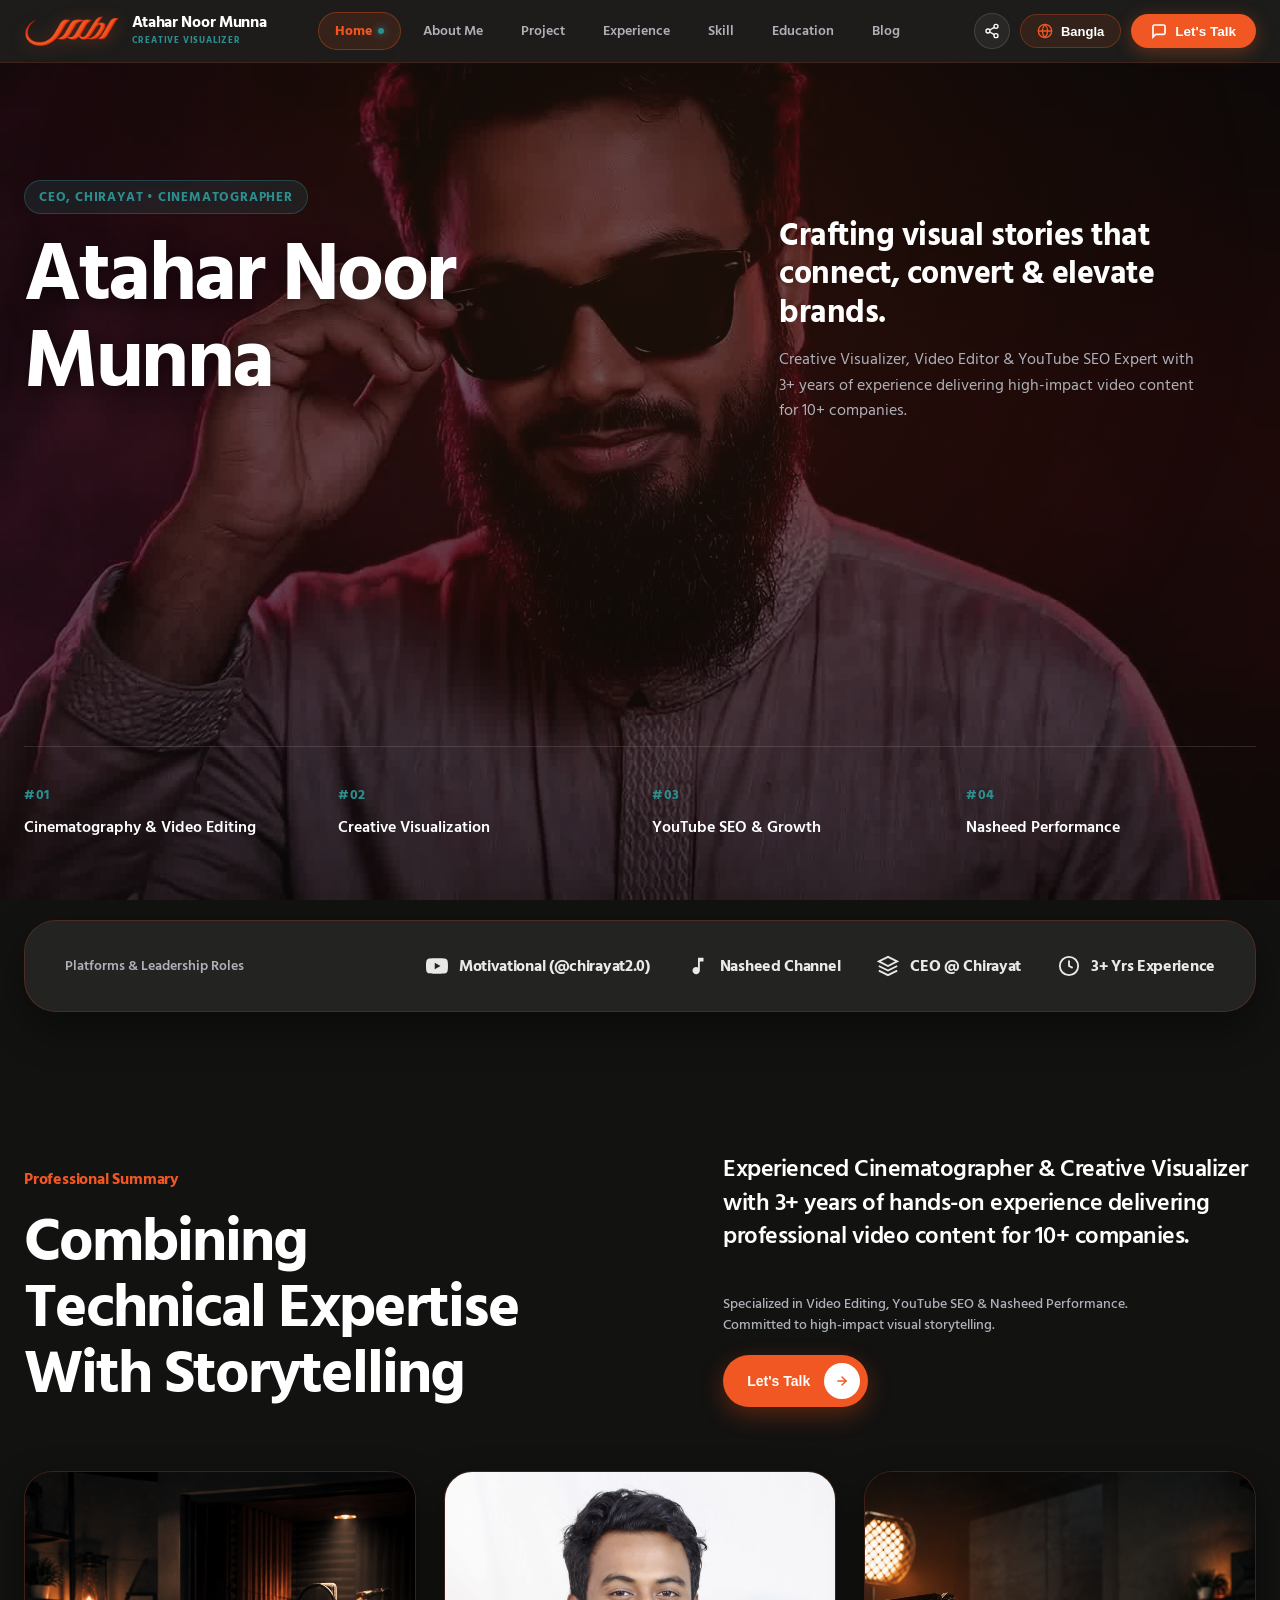
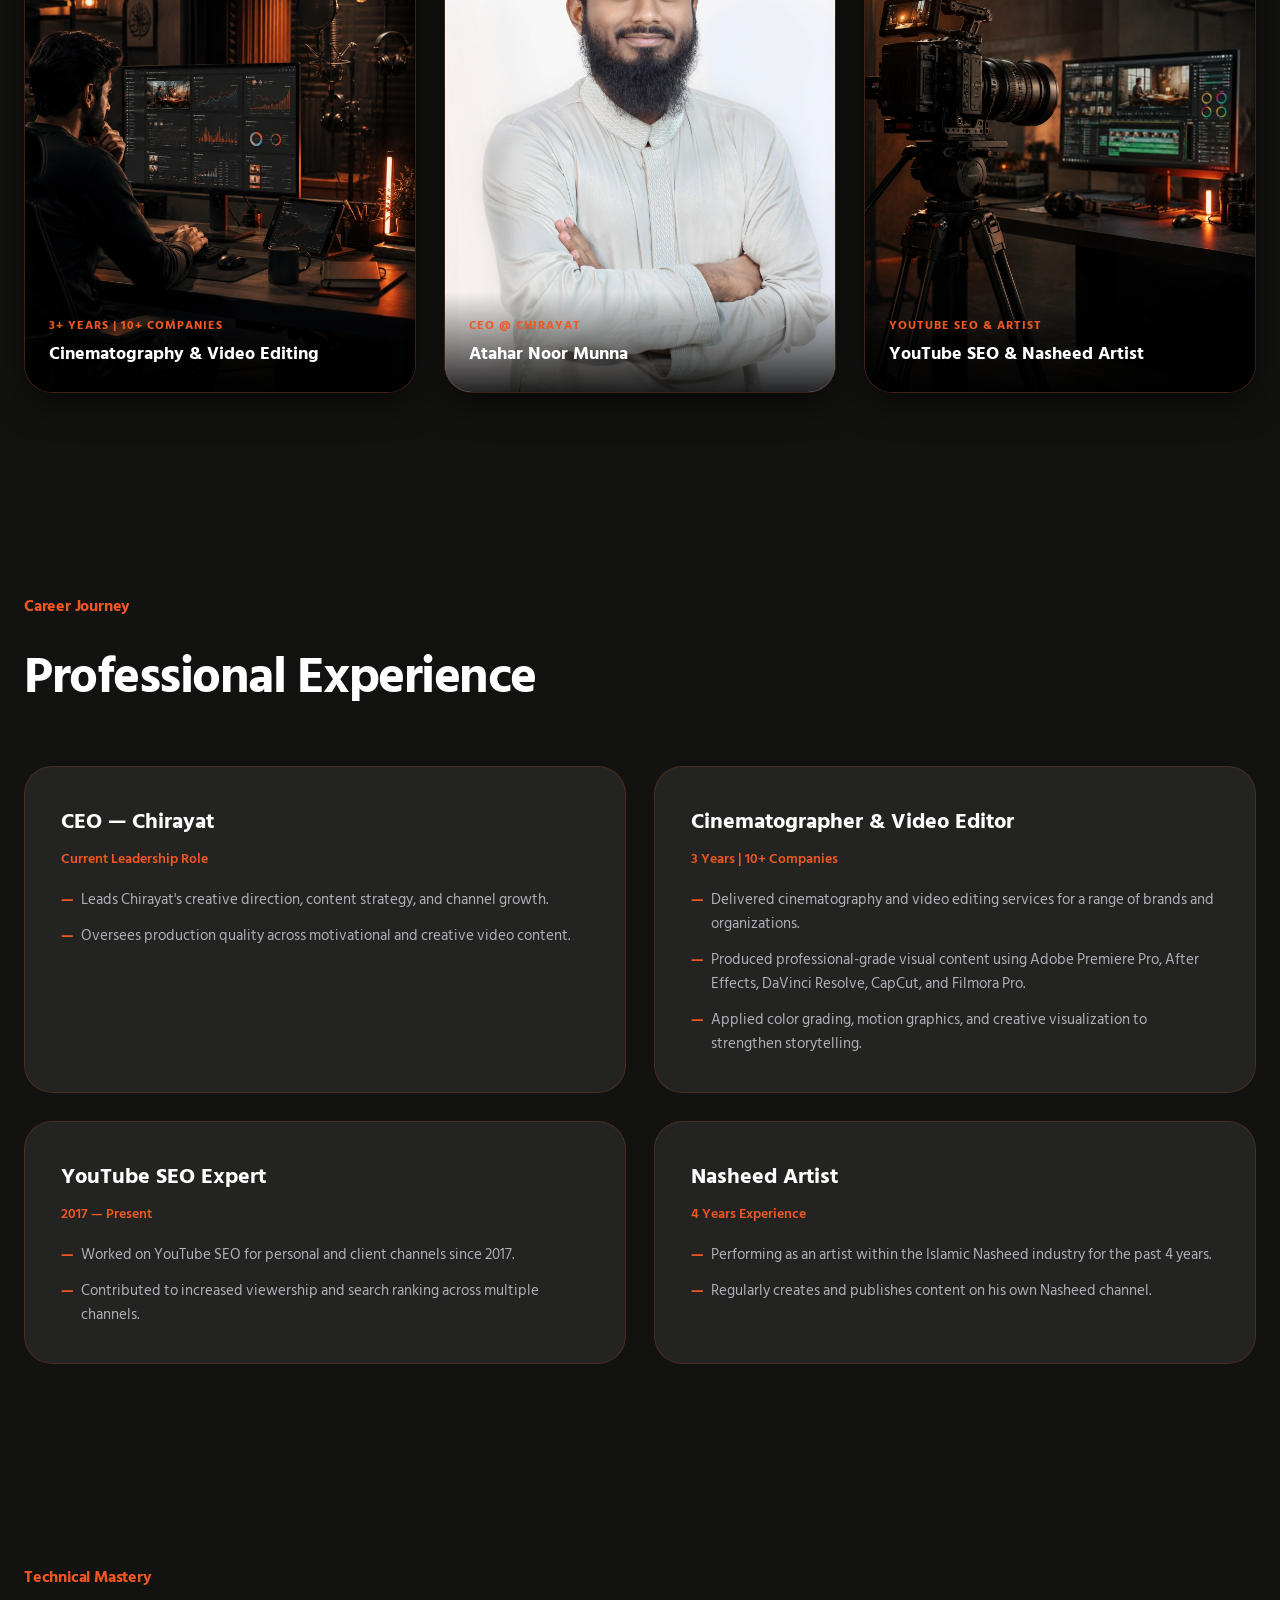
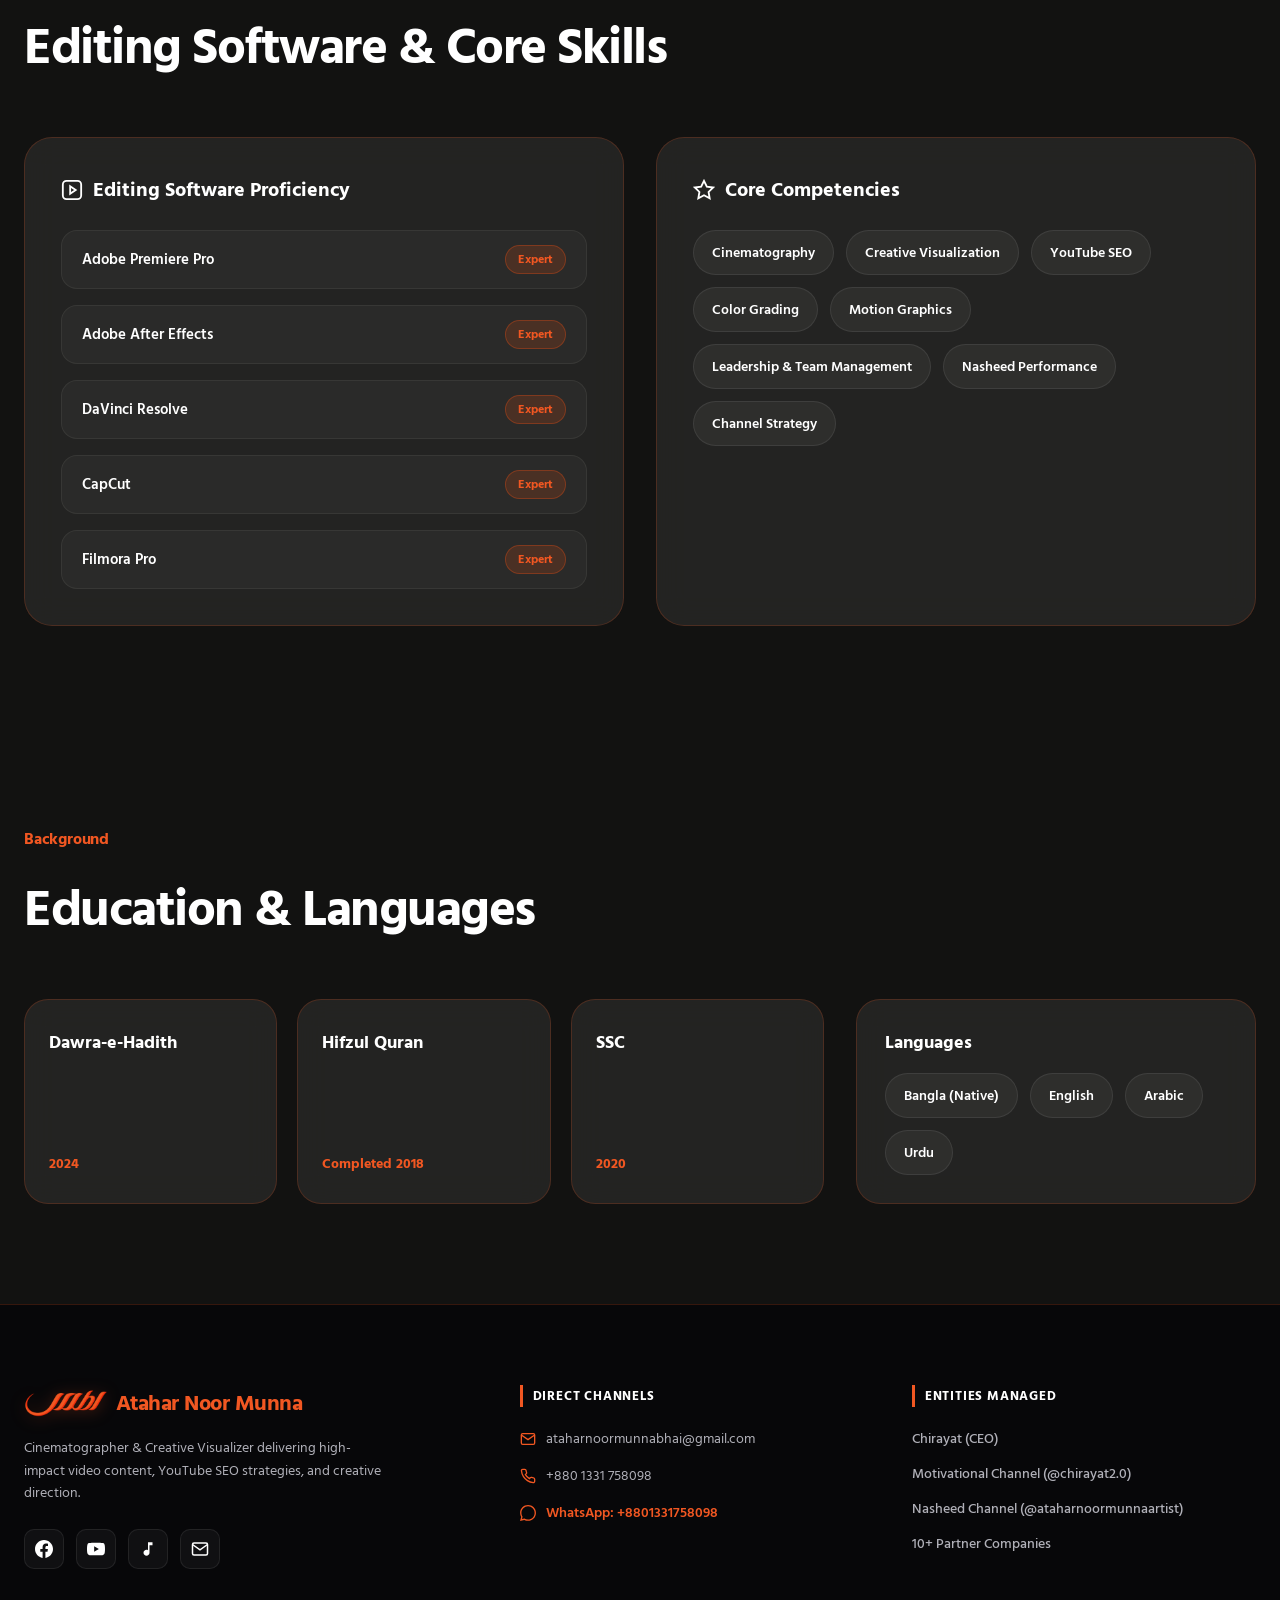
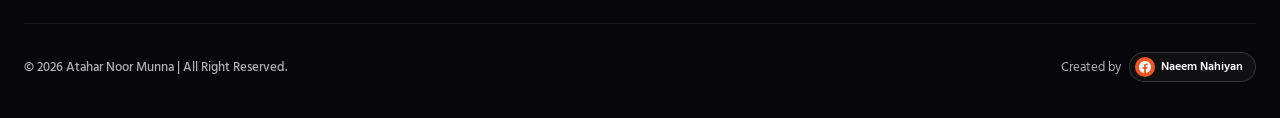
==== commit 7ec475dd: "Update absolute Open Graph social sharing image URLs for WhatsApp thumbnail preview" ====
--- a/index.html
+++ b/index.html
@@ -3,19 +3,27 @@
 <head>
   <meta charset="UTF-8">
   <meta name="viewport" content="width=device-width, initial-scale=1.0">
+  <!-- Primary Meta Tags -->
   <title>Atahar Noor Munna — CEO, Cinematographer & Creative Visualizer</title>
-
-  <!-- Open Graph / Facebook Social Sharing Meta Tags -->
+  <meta name="title" content="Atahar Noor Munna — CEO, Cinematographer & Creative Visualizer">
+  <meta name="description" content="Official Portfolio of Atahar Noor Munna — Experienced Cinematographer, Creative Visualizer, Video Editor & CEO at Chirayat.">
+
+  <!-- Open Graph / Facebook / WhatsApp Social Sharing Meta Tags -->
   <meta property="og:type" content="website">
+  <meta property="og:url" content="https://portfolio-atahar.pages.dev/">
   <meta property="og:title" content="Atahar Noor Munna — CEO, Cinematographer & Creative Visualizer">
   <meta property="og:description" content="Official Portfolio of Atahar Noor Munna — Experienced Cinematographer, Creative Visualizer, Video Editor & CEO at Chirayat.">
-  <meta property="og:image" content="atahar_noor.jpg">
+  <meta property="og:image" content="https://portfolio-atahar.pages.dev/atahar_noor.jpg">
+  <meta property="og:image:secure_url" content="https://portfolio-atahar.pages.dev/atahar_noor.jpg">
+  <meta property="og:image:type" content="image/jpeg">
+  <meta property="og:site_name" content="Atahar Noor Munna Portfolio">
 
   <!-- Twitter Social Sharing Meta Tags -->
   <meta name="twitter:card" content="summary_large_image">
+  <meta name="twitter:url" content="https://portfolio-atahar.pages.dev/">
   <meta name="twitter:title" content="Atahar Noor Munna — CEO, Cinematographer & Creative Visualizer">
   <meta name="twitter:description" content="Official Portfolio of Atahar Noor Munna — Experienced Cinematographer, Creative Visualizer, Video Editor & CEO at Chirayat.">
-  <meta name="twitter:image" content="atahar_noor.jpg">
+  <meta name="twitter:image" content="https://portfolio-atahar.pages.dev/atahar_noor.jpg">
 
   <link rel="icon" type="image/svg+xml" href="favicon.svg">
   <link rel="stylesheet" href="style.css">
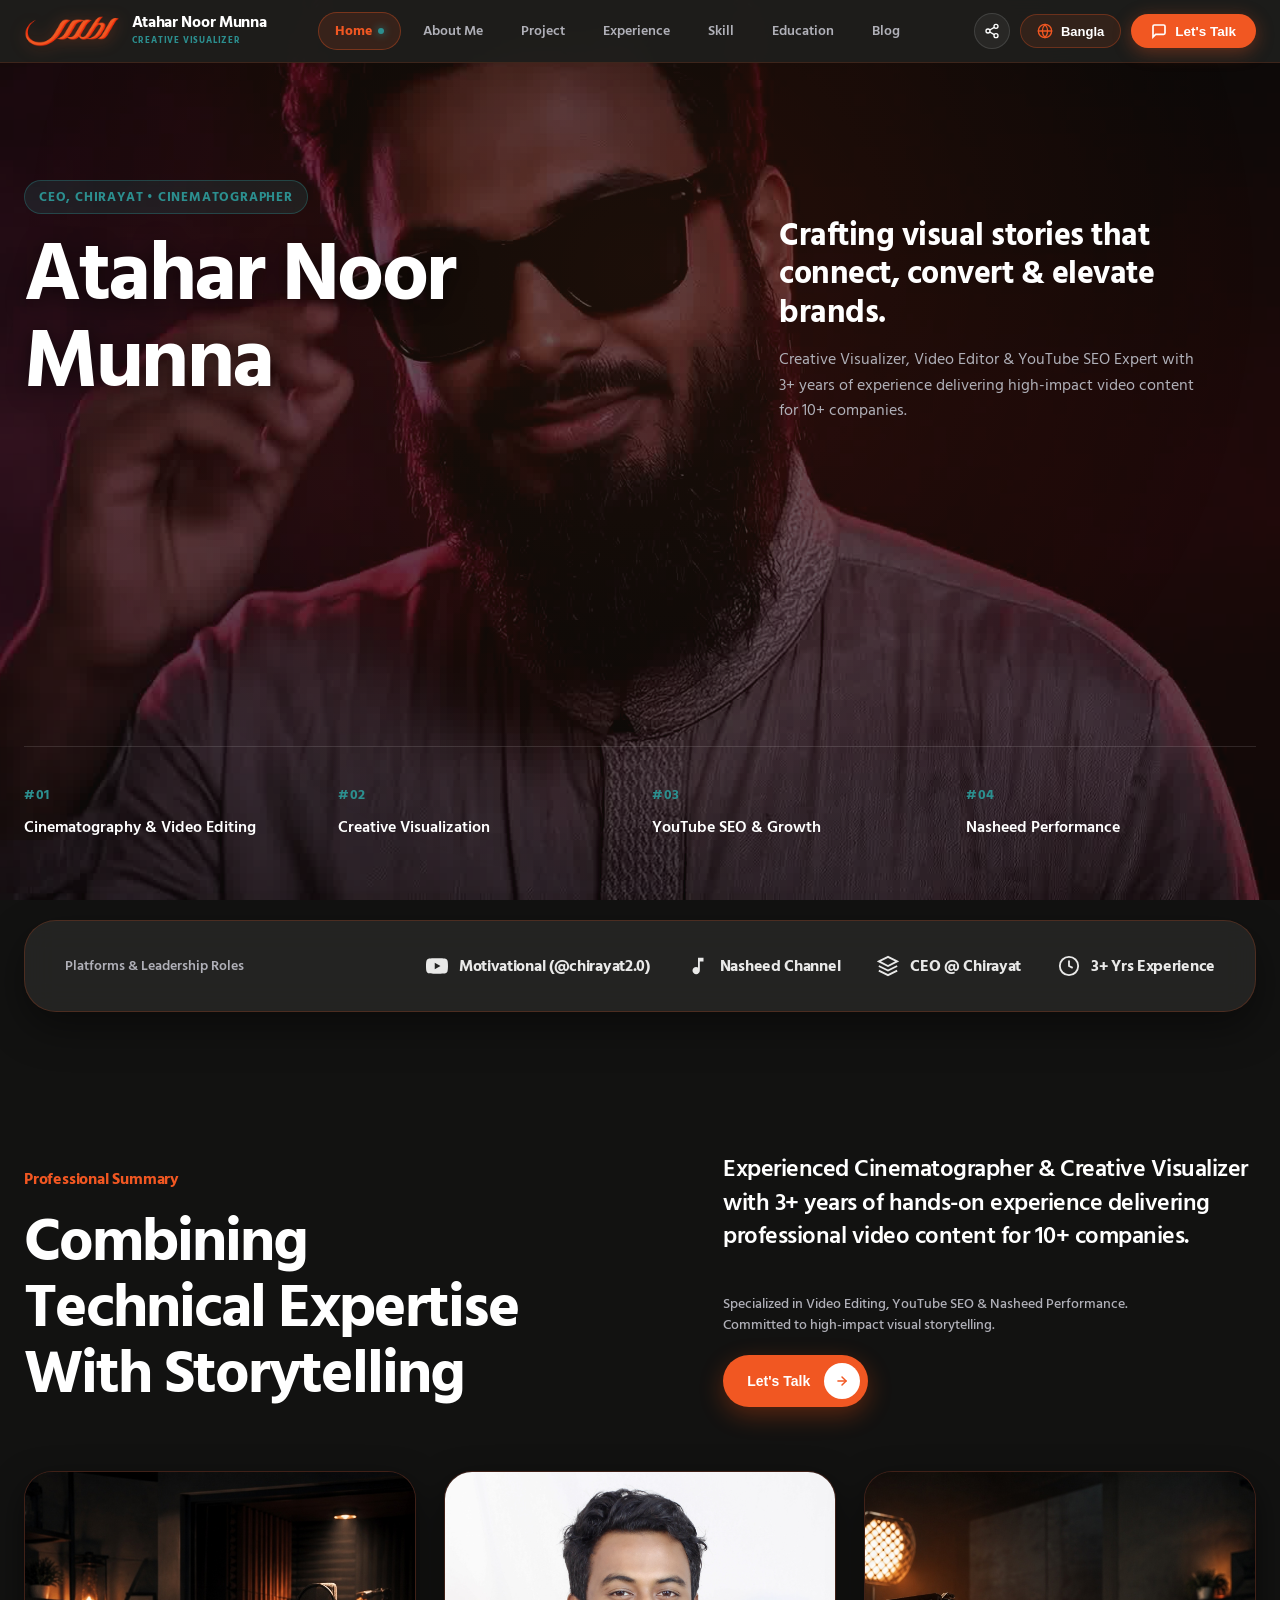
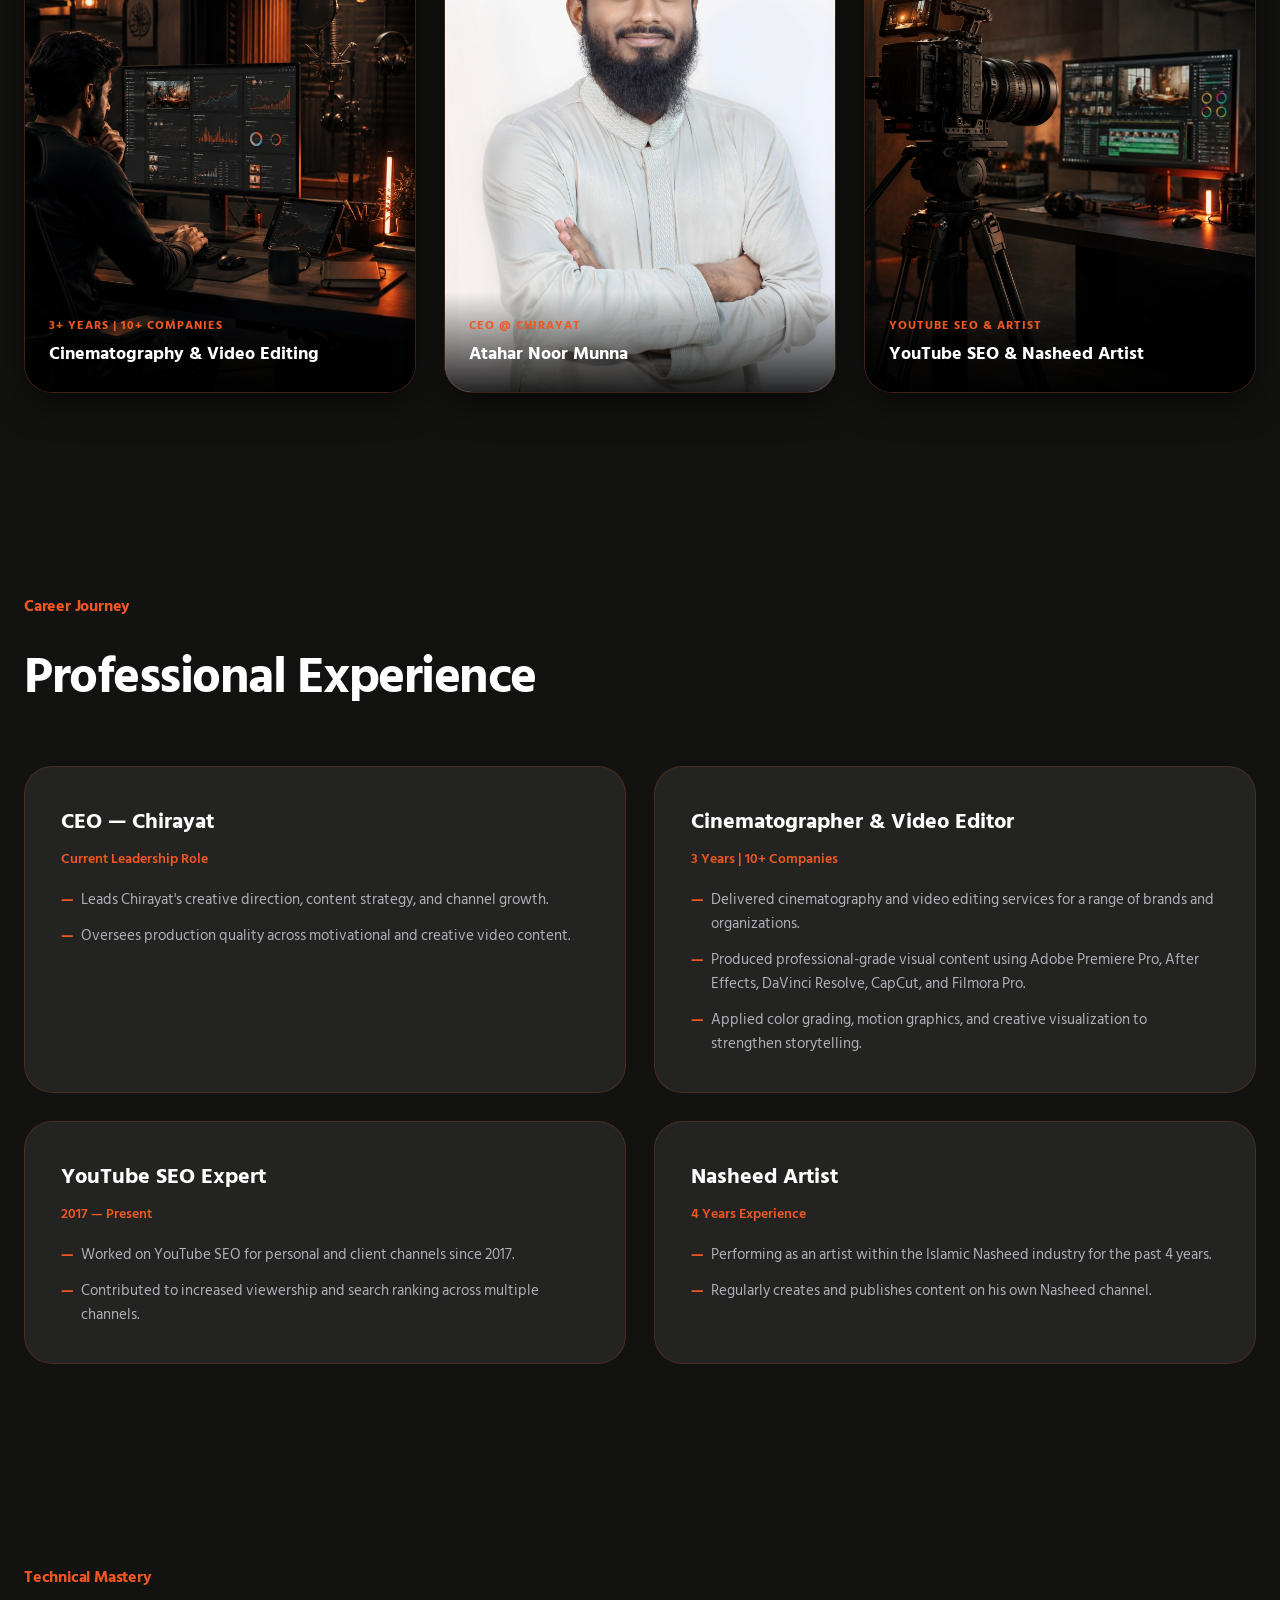
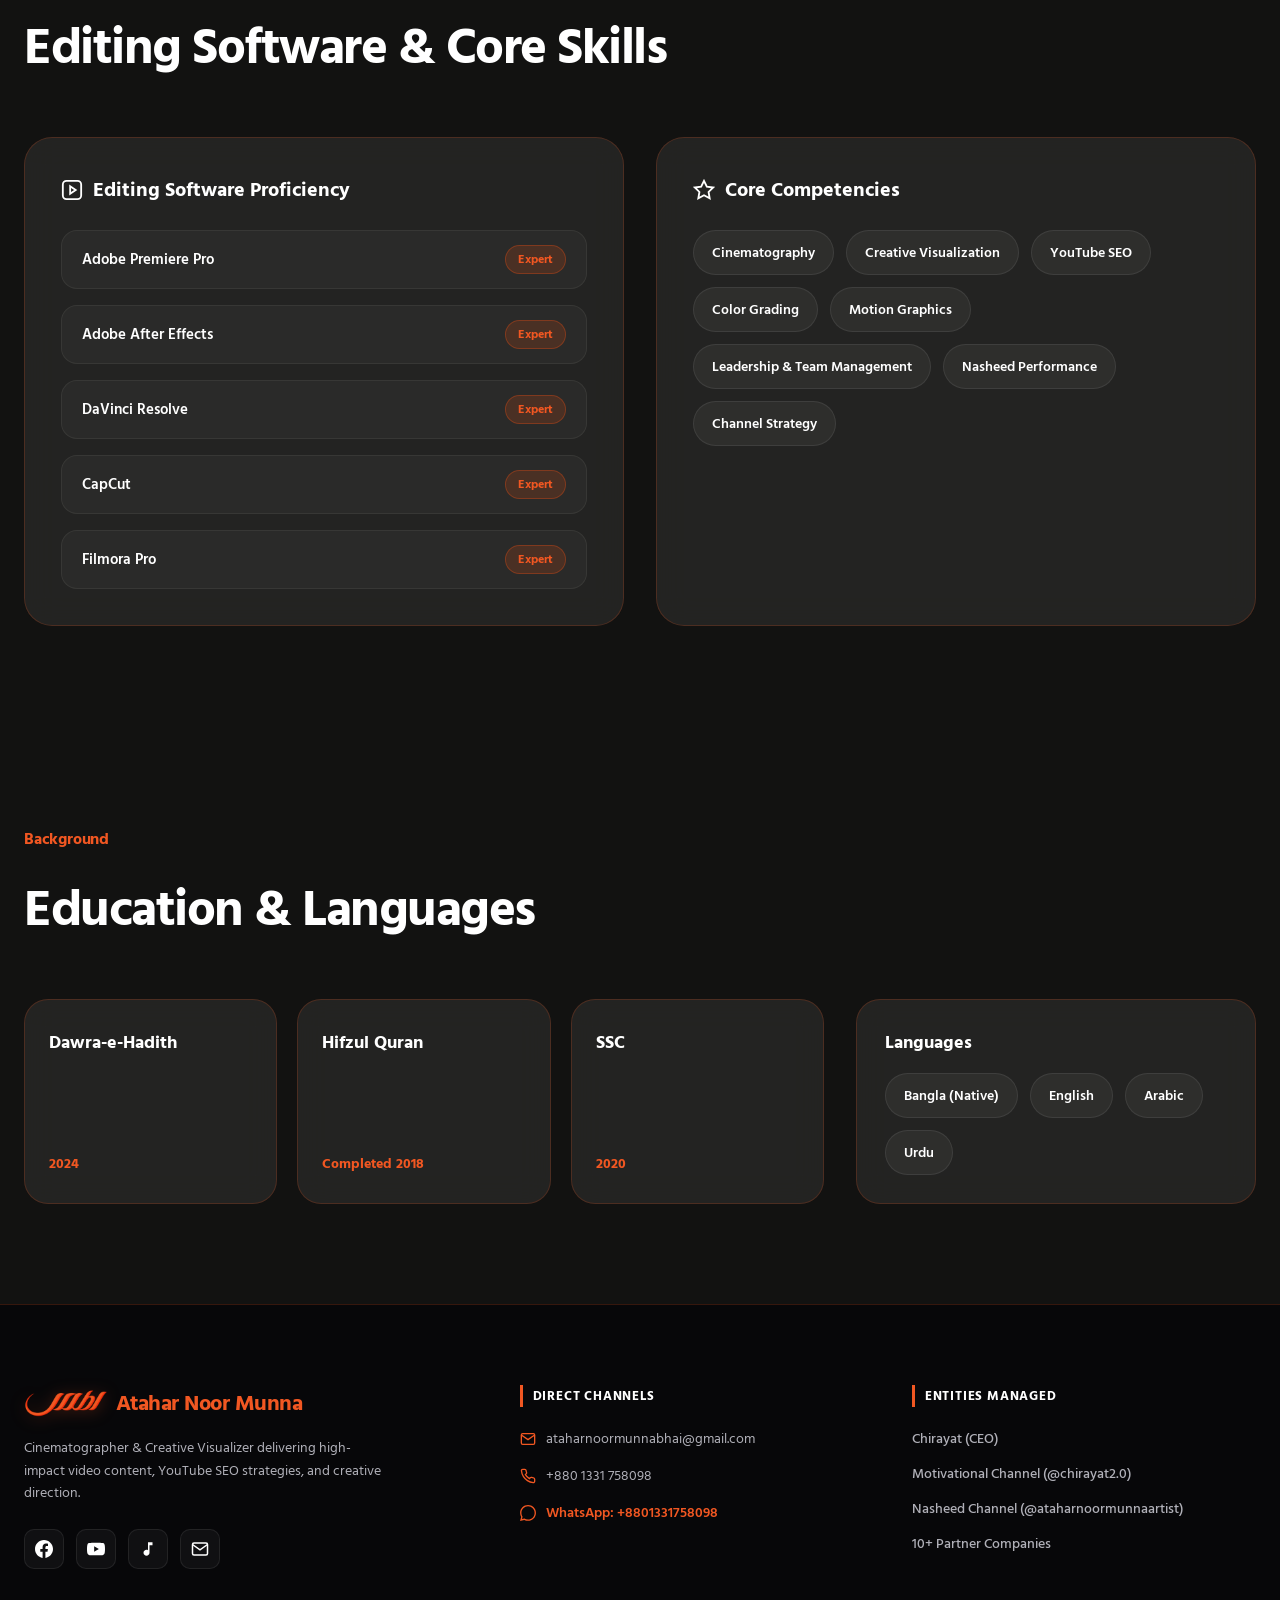
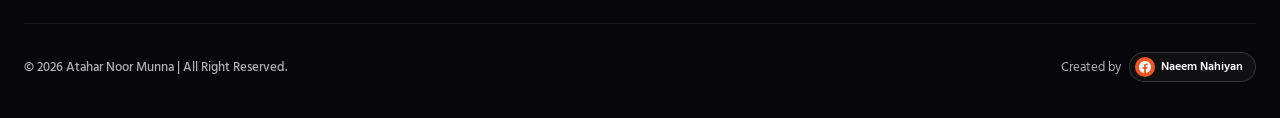
==== commit a17a2e18: "Add blog comment section, EN/BN translation for articles, post specific social image preview cards, " ====
--- a/index.html
+++ b/index.html
@@ -13,9 +13,9 @@
   <meta property="og:url" content="https://portfolio-atahar.pages.dev/">
   <meta property="og:title" content="Atahar Noor Munna — CEO, Cinematographer & Creative Visualizer">
   <meta property="og:description" content="Official Portfolio of Atahar Noor Munna — Experienced Cinematographer, Creative Visualizer, Video Editor & CEO at Chirayat.">
-  <meta property="og:image" content="https://portfolio-atahar.pages.dev/atahar_noor.jpg">
-  <meta property="og:image:secure_url" content="https://portfolio-atahar.pages.dev/atahar_noor.jpg">
-  <meta property="og:image:type" content="image/jpeg">
+  <meta property="og:image" content="https://portfolio-atahar.pages.dev/site_preview.png">
+  <meta property="og:image:secure_url" content="https://portfolio-atahar.pages.dev/site_preview.png">
+  <meta property="og:image:type" content="image/png">
   <meta property="og:site_name" content="Atahar Noor Munna Portfolio">
 
   <!-- Twitter Social Sharing Meta Tags -->
@@ -23,7 +23,7 @@
   <meta name="twitter:url" content="https://portfolio-atahar.pages.dev/">
   <meta name="twitter:title" content="Atahar Noor Munna — CEO, Cinematographer & Creative Visualizer">
   <meta name="twitter:description" content="Official Portfolio of Atahar Noor Munna — Experienced Cinematographer, Creative Visualizer, Video Editor & CEO at Chirayat.">
-  <meta name="twitter:image" content="https://portfolio-atahar.pages.dev/atahar_noor.jpg">
+  <meta name="twitter:image" content="https://portfolio-atahar.pages.dev/site_preview.png">
 
   <link rel="icon" type="image/svg+xml" href="favicon.svg">
   <link rel="stylesheet" href="style.css">
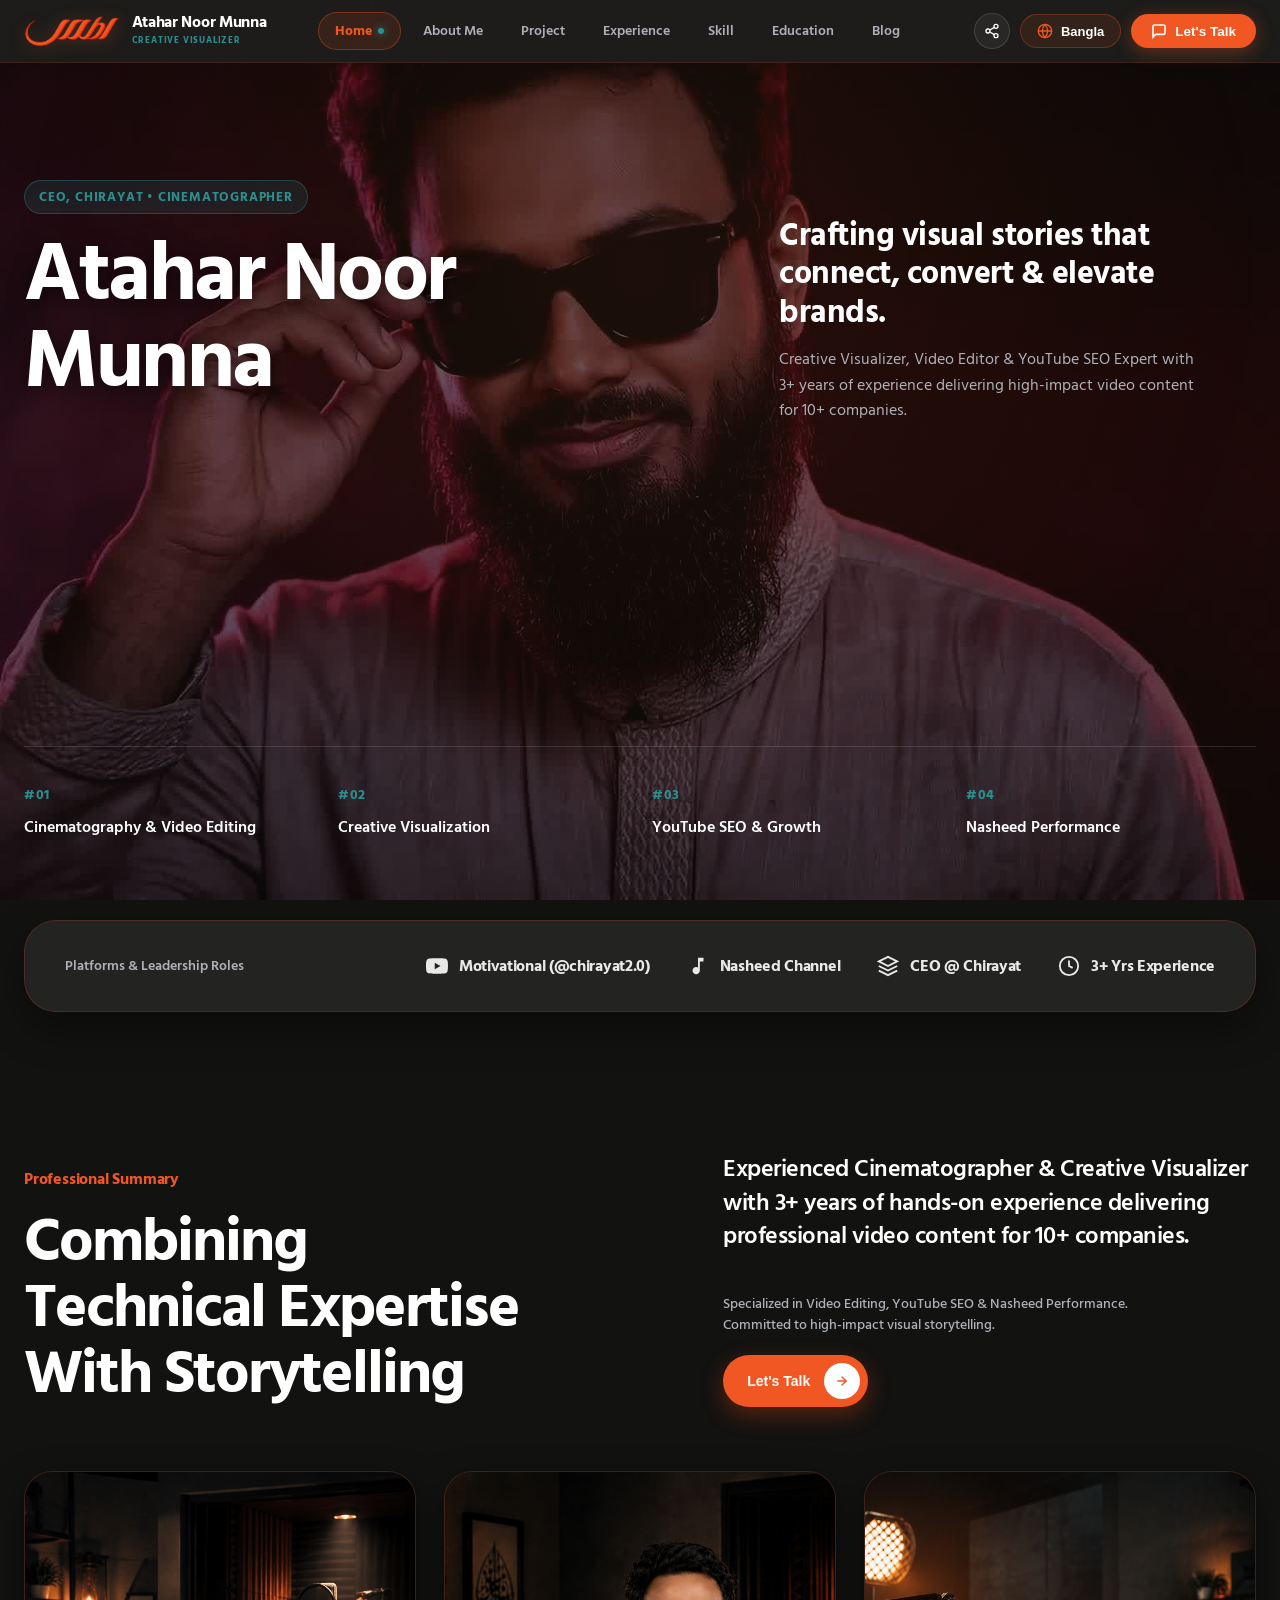
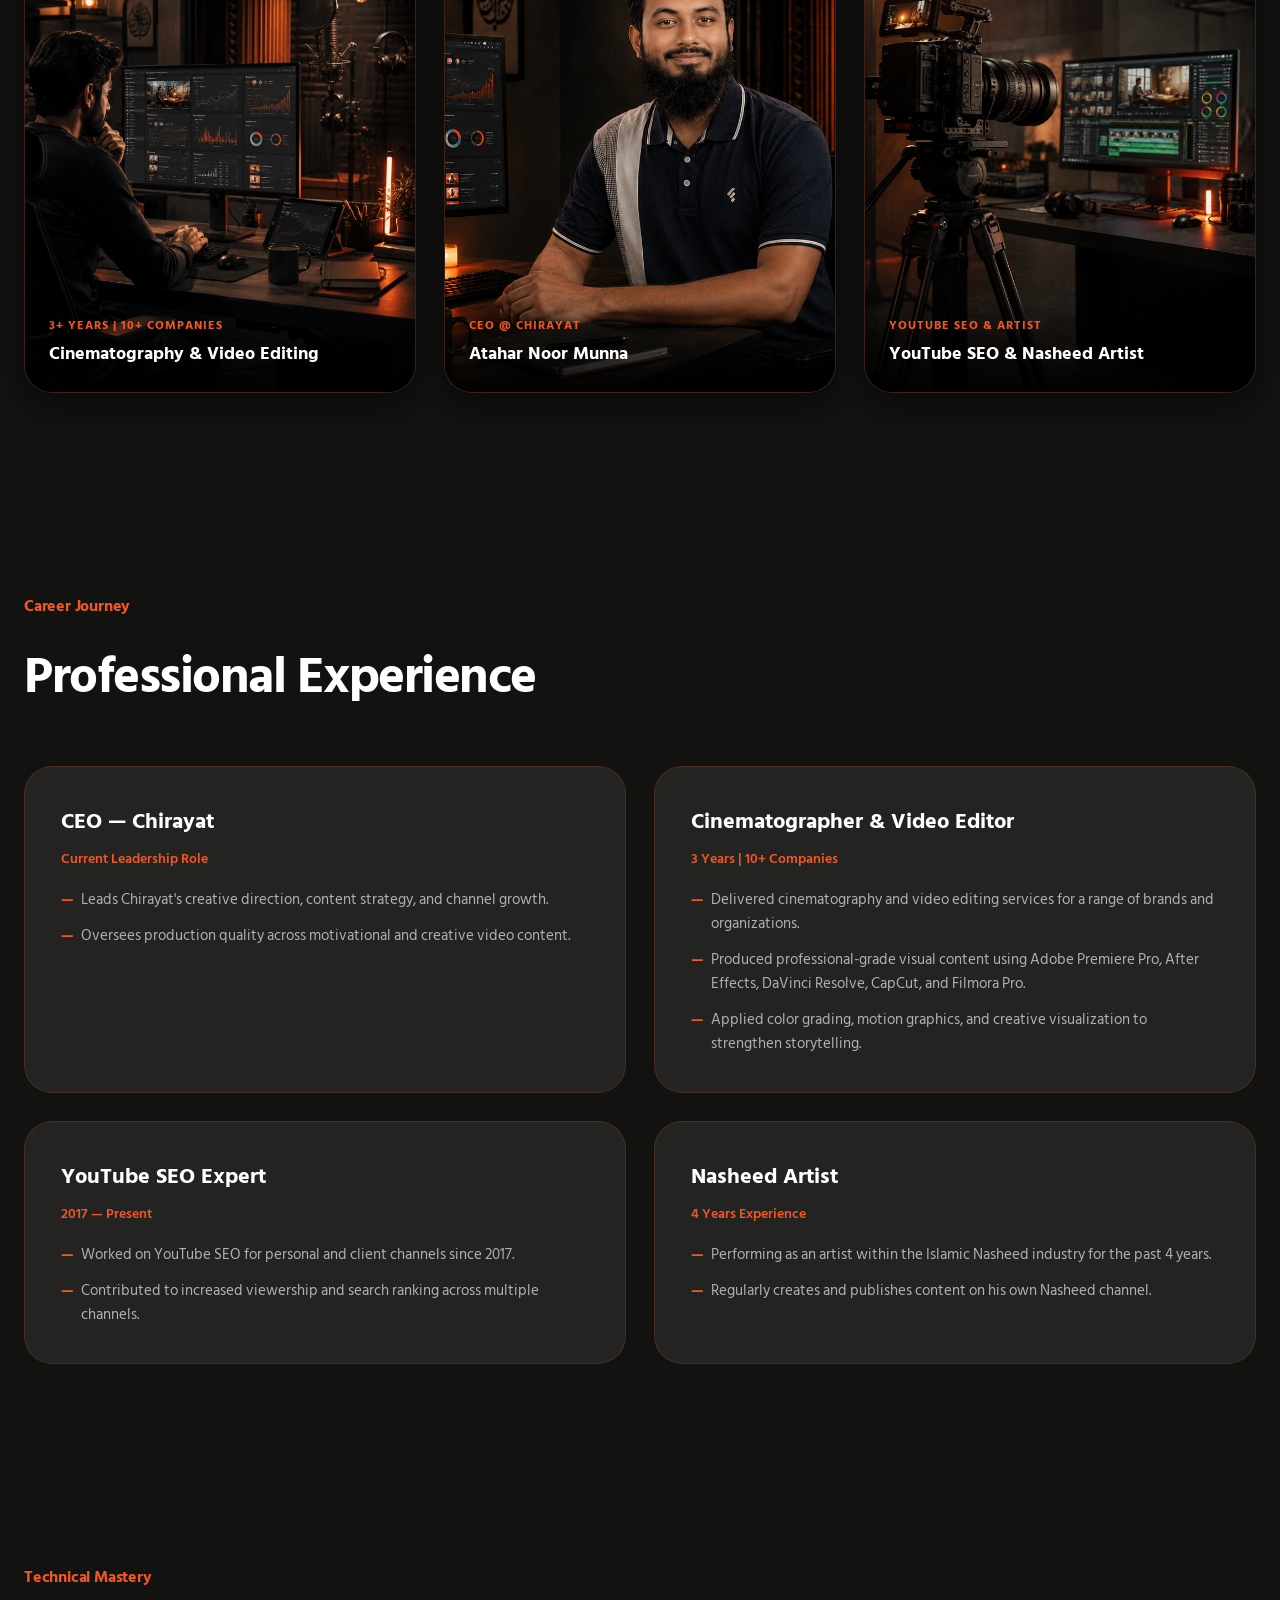
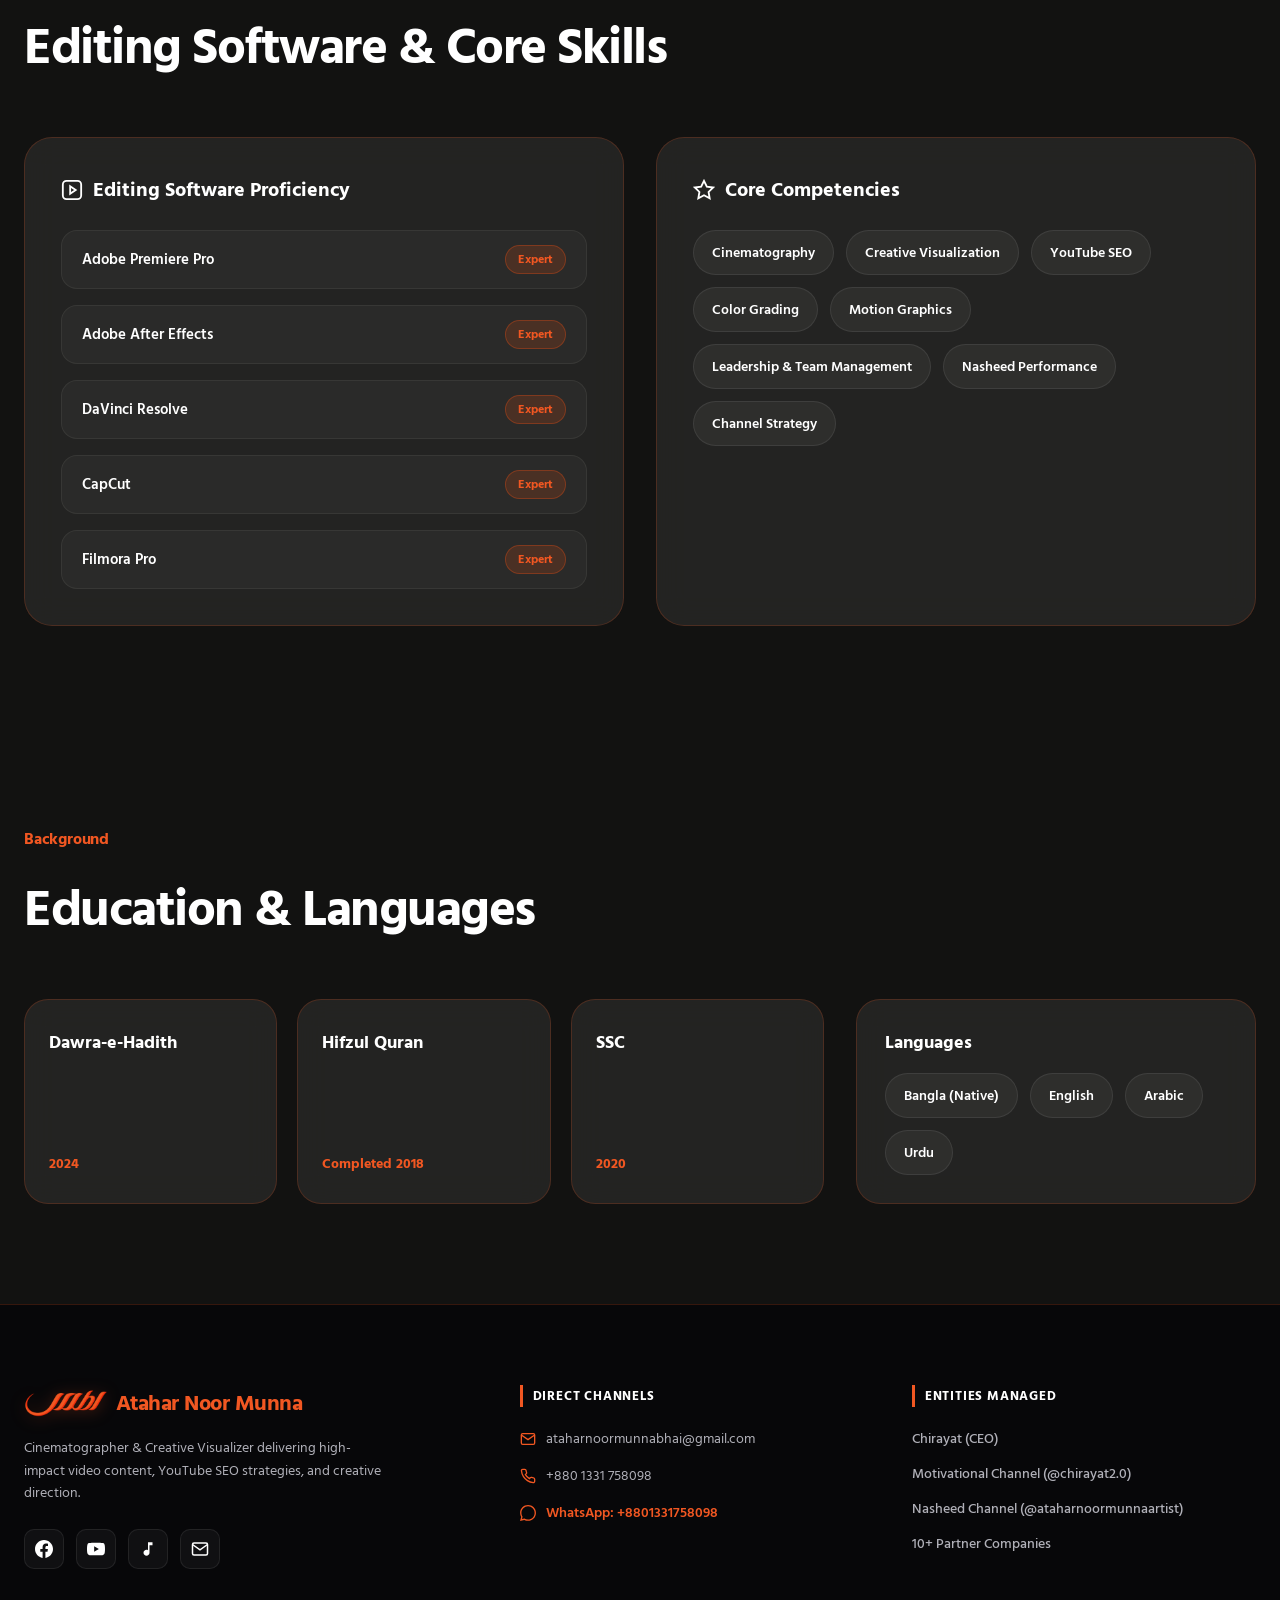
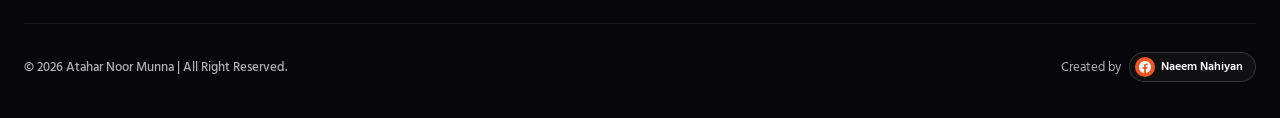
==== commit a4f6072e: "Fix showcase card links and convert all blog and project posts to standalone HTML pages" ====
--- a/index.html
+++ b/index.html
@@ -224,21 +224,21 @@
 
       <!-- 3 Showcase Cards Grid -->
       <div class="cards-grid">
-        <a href="project-detail.html?slug=motivational-video-series-production-for-chirayat" class="card-item">
+        <a href="motivational-video-series-production-for-chirayat.html" class="card-item">
           <img src="card1.jpg" alt="Cinematography & Studio Editing Workstation" class="card-image">
           <div class="card-overlay">
             <span class="card-tag" data-i18n="card_1_tag">3+ Years | 10+ Companies</span>
             <h3 class="card-title" data-i18n="card_1_title">Cinematography & Video Editing</h3>
           </div>
         </a>
-        <a href="project-detail.html?slug=client-channel-growth-0-to-100k-subscribers-case-study" class="card-item">
+        <a href="client-channel-growth-0-to-100k-subscribers-case-study.html" class="card-item">
           <img src="atahar_noor.jpg" alt="Atahar Noor Munna - CEO Chirayat" class="card-image">
           <div class="card-overlay">
             <span class="card-tag" data-i18n="card_2_tag">CEO @ Chirayat</span>
             <h3 class="card-title" data-i18n="card_2_title">Atahar Noor Munna</h3>
           </div>
         </a>
-        <a href="project-detail.html?slug=islamic-music-video-nasheed-visual-direction" class="card-item">
+        <a href="islamic-music-video-nasheed-visual-direction.html" class="card-item">
           <img src="card3.jpg" alt="Camera Setup & Editing Timeline Monitor" class="card-image">
           <div class="card-overlay">
             <span class="card-tag" data-i18n="card_3_tag">YouTube SEO & Artist</span>
